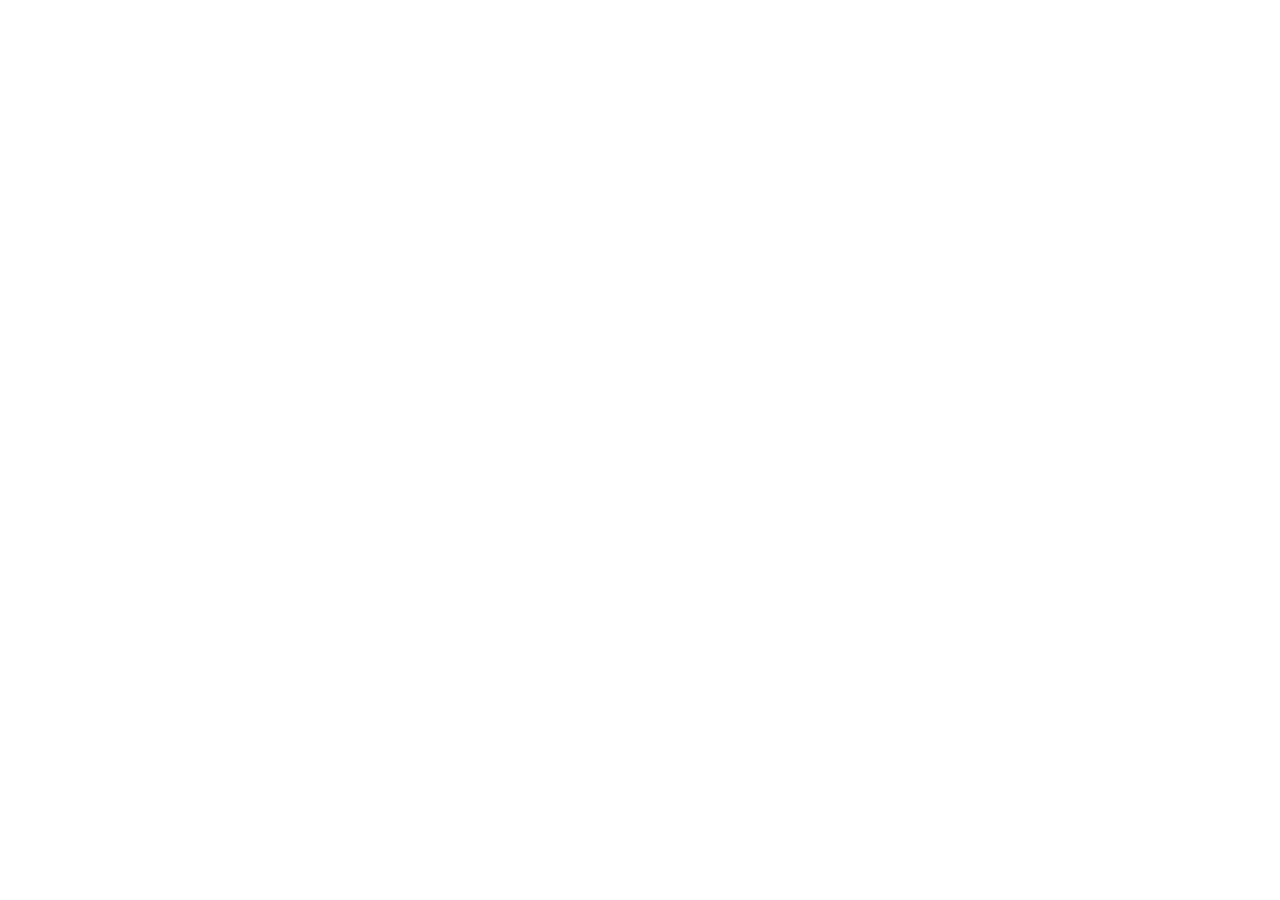
==== index.html @ 58573a09 "index.html" ====
<!DOCTYPE HTML>

<html>
<head>
    <title></title>
    <meta charset="utf-8"/>
    <meta name="viewport" content="width=device-width, initial-scale=1"/>
    <link rel="stylesheet" href="assets/css/main.css"/>
</head>
<body>

</body>
</html>
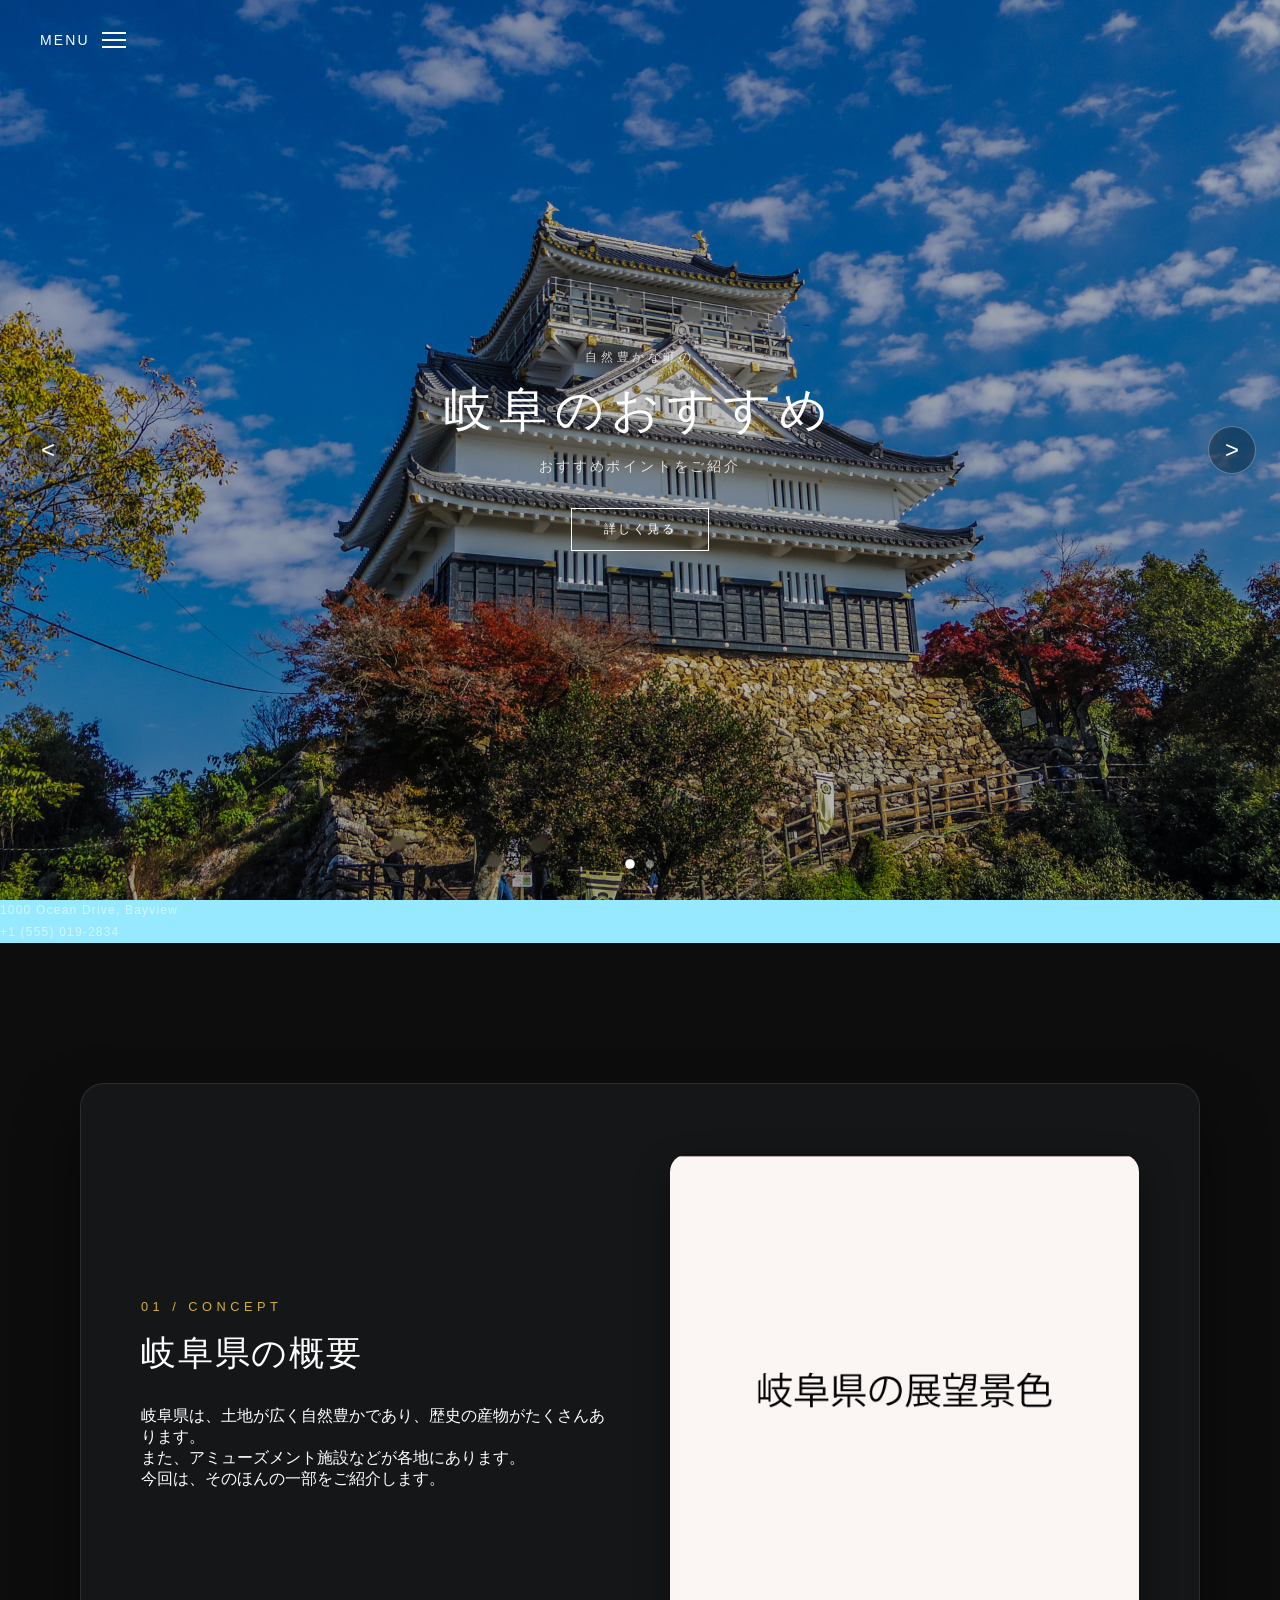
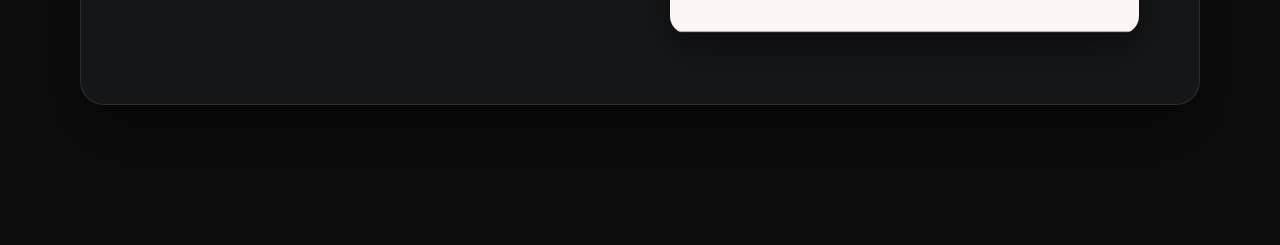
==== commit de46cbb1: "トップページにカルーセルとメニューを追加" ====
--- a/index.html
+++ b/index.html
@@ -1,13 +1,112 @@
-<!DOCTYPE HTML>
-
-<html>
+<!DOCTYPE html>
+<html lang="ja">
 <head>
-    <title></title>
-    <meta charset="utf-8"/>
-    <meta name="viewport" content="width=device-width, initial-scale=1"/>
-    <link rel="stylesheet" href="assets/css/main.css"/>
+  <meta charset="UTF-8">
+  <meta name="viewport" content="width=device-width, initial-scale=1.0">
+  <title>Gifuのおすすめ</title>
+  <link rel="stylesheet" href="style.css">
 </head>
 <body>
 
+  <!-- ヒーロー＆カルーセル -->
+  <section class="one">
+    <div class="carousel-container" id="carousel">
+      <!-- カルーセル画像がJavaScriptから自動挿入されます -->
+    </div>
+    
+    <!-- 背景オーバーレイ -->
+    <div class="hero-overlay"></div>
+
+    <!-- 画面固定UI: ハンバーガーボタン -->
+    <button class="menu-open-btn" id="menuOpenBtn" aria-label="Open Menu">
+      <span>MENU</span>
+      <div class="hamburger-icon">
+        <span></span>
+        <span></span>
+        <span></span>
+      </div>
+    </button>
+
+    <!-- カルーセル矢印ボタン -->
+    <button class="carousel-arrow left" id="prevBtn" aria-label="Previous Slide">&lt;</button>
+    <button class="carousel-arrow right" id="nextBtn" aria-label="Next Slide">&gt;</button>
+
+    <!-- ヒーローコンテンツ -->
+    <div class="hero-content">
+      <p class="hero-subtext">自然豊かな町の</p>
+      <h1 class="hero-title">岐阜のおすすめ</h1>
+      <p class="hero-description">おすすめポイントをご紹介</p>
+      <a href="#gallery" class="hero-btn">詳しく見る</a>
+    </div>
+
+    <!-- カルーセルドットインジケーター -->
+    <div class="carousel-dots" id="dotsContainer"></div>
+  </section>
+
+  <!-- ドロワーメニュー -->
+  <div class="drawer-overlay" id="drawer">
+    <!-- 閉じる（✕）ボタン -->
+    <button class="menu-close-btn" id="menuCloseBtn" aria-label="Close Menu">✕</button>
+
+    <!-- 7割の灰色コンテンツエリア -->
+    <div class="drawer-content">
+      <nav class="drawer-nav">
+        <div class="drawer-left">
+            <!-- サイト内移動グループ -->
+            <div class="nav-group">
+                <h3 class="nav-category-title">サイト内移動</h3>
+                <ul class="drawer-nav">
+                <li><a href="#first-view" class="scroll-link">one (TOP)</a></li>
+                <li><a href="#concept" class="scroll-link">two (CONCEPT)</a></li>
+                <li><a href="#works" class="scroll-link">three (WORKS)</a></li>
+                </ul>
+            </div>
+
+        <!-- サイト移動（別ページ遷移）グループ -->
+        <div class="nav-group">
+            <h3 class="nav-category-title">サイト移動</h3>
+            <ul class="drawer-nav">
+            <li><a href="page1.html">ページ名 1</a></li>
+            <li><a href="page2.html">ページ名 2</a></li>
+            <li><a href="page3.html">ページ名 3</a></li>
+            </ul>
+            </nav>
+    </div>
+    </div>
+
+      <div class="drawer-footer">
+        <p>1000 Ocean Drive, Bayview</p>
+        <p>+1 (555) 019-2834</p>
+      </div>
+    </div>
+
+    <!-- 3割の黒透明エリア（背景画像が透ける） -->
+    <div class="drawer-backdrop" id="drawerBackdrop"></div>
+  </div>
+
+  <section id="overview" class="section-concept">
+    <div class="concept-card">
+
+        <div class="concept-text-container">
+            <span class="section-tag">01 / CONCEPT</span>
+            <h2 class="concept-heading">岐阜県の概要</h2>
+            <p>岐阜県は、土地が広く自然豊かであり、歴史の産物がたくさんあります。</p>
+            <p>また、アミューズメント施設などが各地にあります。</p>
+            <p>今回は、そのほんの一部をご紹介します。</p>
+        </div>
+
+        <!-- 写真 -->
+        <div class="concept-image-container">
+            <img src="images/kari.png" alt="展望景色">
+        </div>
+
+    </div>
+  </section>
+
+  
+   
+  
+
+  <script src="script.js"></script>
 </body>
-</html>
+</html>
--- a/style.css
+++ b/style.css
@@ -0,0 +1,395 @@
+/* 基本リセット */
+* {
+  margin: 0;
+  padding: 0;
+  box-sizing: border-box;
+}
+
+body {
+  font-family: 'Helvetica Neue', Arial, sans-serif;
+  color: #ffffff;
+  background-color: #97e9ff;
+  overflow-x: hidden;
+}
+
+/* ヒーローセクション */
+.one {
+  position: relative;
+  width: 100vw;
+  height: 100vh;
+  overflow: hidden;
+  display: flex;
+  align-items: center;
+  justify-content: center;
+}
+
+/* カルーセル */
+.carousel-container {
+  position: absolute;
+  top: 0;
+  left: 0;
+  width: 100%;
+  height: 100%;
+}
+
+.carousel-slide {
+  position: absolute;
+  top: 0;
+  left: 0;
+  width: 100%;
+  height: 100%;
+  opacity: 0;
+  transition: opacity 1s ease-in-out;
+  background-size: cover;
+  background-position: center;
+}
+
+.carousel-slide.active {
+  opacity: 1;
+}
+
+/* 画面の暗がりオーバーレイ */
+.hero-overlay {
+  position: absolute;
+  top: 0;
+  left: 0;
+  width: 100%;
+  height: 100%;
+  background: rgba(0, 0, 0, 0.25);
+  pointer-events: none;
+}
+
+/* ハンバーガーボタン */
+.menu-open-btn {
+  position: fixed;
+  top: 32px;
+  left: 40px;
+  z-index: 30;
+  display: flex;
+  align-items: center;
+  gap: 12px;
+  background: none;
+  border: none;
+  color: #ffffff;
+  font-size: 14px;
+  letter-spacing: 0.15em;
+  cursor: pointer;
+}
+
+.hamburger-icon {
+  display: flex;
+  flex-direction: column;
+  gap: 5px;
+  width: 24px;
+}
+
+.hamburger-icon span {
+  display: block;
+  height: 2px;
+  width: 100%;
+  background-color: #ffffff;
+}
+
+/* カルーセル矢印ボタン */
+.carousel-arrow {
+  position: absolute;
+  top: 50%;
+  transform: translateY(-50%);
+  z-index: 20;
+  background: rgba(0, 0, 0, 0.3);
+  color: #ffffff;
+  border: 1px solid rgba(255, 255, 255, 0.3);
+  font-size: 24px;
+  width: 48px;
+  height: 48px;
+  border-radius: 50%;
+  cursor: pointer;
+  transition: background 0.3s;
+}
+
+.carousel-arrow:hover {
+  background: rgba(0, 0, 0, 0.6);
+}
+
+.carousel-arrow.left { left: 24px; }
+.carousel-arrow.right { right: 24px; }
+
+/* ヒーローコンテンツ */
+.hero-content {
+  position: relative;
+  z-index: 20;
+  text-align: center;
+  padding: 0 20px;
+}
+
+.hero-subtext {
+  font-size: 12px;
+  letter-spacing: 0.3em;
+  margin-bottom: 12px;
+  opacity: 0.8;
+}
+
+.hero-title {
+  font-size: 48px;
+  font-weight: 300;
+  letter-spacing: 0.15em;
+  margin-bottom: 16px;
+}
+
+.hero-description {
+  font-size: 14px;
+  letter-spacing: 0.2em;
+  margin-bottom: 32px;
+  opacity: 0.8;
+}
+
+.hero-btn {
+  display: inline-block;
+  padding: 12px 32px;
+  border: 1px solid #ffffff;
+  color: #ffffff;
+  text-decoration: none;
+  font-size: 12px;
+  letter-spacing: 0.2em;
+  transition: all 0.3s;
+}
+
+.hero-btn:hover {
+  background-color: #ffffff;
+  color: #111111;
+}
+
+/* インジケータードット */
+.carousel-dots {
+  position: absolute;
+  bottom: 32px;
+  z-index: 20;
+  display: flex;
+  gap: 12px;
+}
+
+.dot {
+  width: 8px;
+  height: 8px;
+  border-radius: 50%;
+  background: rgba(255, 255, 255, 0.4);
+  cursor: pointer;
+}
+
+.dot.active {
+  background: #ffffff;
+  transform: scale(1.2);
+}
+
+/* ドロワーメニュー */
+.drawer-overlay {
+  position: fixed;
+  top: 0;
+  left: 0;
+  width: 100vw;
+  height: 100vh;
+  z-index: 50;
+  display: flex;
+  transform: translateX(-100%);
+  transition: transform 0.4s cubic-bezier(0.16, 1, 0.3, 1);
+}
+
+.drawer-overlay.open {
+  transform: translateX(0);
+}
+
+/* ✕ボタン（画面左上の元の位置） */
+.menu-close-btn {
+  position: absolute;
+  top: 32px;
+  left: 40px;
+  z-index: 60;
+  background: none;
+  border: none;
+  color: #ffffff;
+  font-size: 24px;
+  cursor: pointer;
+}
+
+/* 7割の灰色コンテンツエリア */
+.drawer-content {
+  width: 70%;
+  height: 100%;
+  background-color: #4a5568; 
+  padding: 120px 60px 60px;
+  display: flex;
+  flex-direction: column;
+  justify-content: space-between;
+}
+
+.drawer-nav ul {
+  list-style: none;
+}
+
+.drawer-nav li {
+  margin-bottom: 24px;
+}
+
+.drawer-nav a {
+  color: #ffffff;
+  text-decoration: none;
+  font-size: 20px;
+  letter-spacing: 0.15em;
+  opacity: 0.8;
+  transition: opacity 0.3s;
+}
+
+.drawer-nav a:hover {
+  opacity: 1;
+}
+
+.drawer-footer {
+  font-size: 12px;
+  letter-spacing: 0.1em;
+  opacity: 0.6;
+  line-height: 1.8;
+}
+
+ .nav-group {
+  margin-bottom: 40px;
+}
+
+.nav-group:last-child {
+  margin-bottom: 0;
+}
+
+/* カテゴリ見出し（「サイト内移動」「サイト移動」） */
+/* .nav-category-title {
+  font-size: 0.95rem;
+  letter-spacing: 0.2em;
+  color: #d4af37; 
+  font-weight: 400;
+  margin-bottom: 16px;
+  padding-bottom: 6px;
+  border-bottom: 1px solid rgba(255, 255, 255, 0.15);
+  display: inline-block;
+} */
+
+/* ナビゲーションリンク */
+/* .drawer-nav {
+  list-style: none;
+}
+
+.drawer-nav li {
+  margin-bottom: 12px;
+}
+
+.drawer-nav a {
+  color: #e5e5e5;
+  text-decoration: none;
+  font-size: 1.25rem;
+  font-weight: 300;
+  letter-spacing: 0.12em;
+  display: inline-block;
+  transition: all 0.3s ease;
+  position: relative;
+}
+
+.drawer-nav a:hover {
+  color: #ffffff;
+  transform: translateX(8px);
+} */
+
+/* 3割の黒透明エリア（透明度30%） */
+.drawer-backdrop {
+  width: 30%;
+  height: 100%;
+  background-color: rgba(0, 0, 0, 0.3); /* 黒透明30% */
+  cursor: pointer;
+}
+
+.section {
+  width: 100%;
+  min-height: 100vh; /* 各セクションも画面いっぱいの高さにする場合 */
+  padding: 100px 40px;
+  background-color: #1a1a1a; /* ヒーロー画像の下に続く背景色 */
+  color: #ffffff;
+}
+
+/* ==========================================================================
+   SECTION 2: CONCEPT (IMAGE RIGHT, TEXT LEFT INSIDE ENCLOSED CARD)
+   ========================================================================== */
+.section-concept {
+  padding: 140px 80px;
+  background-color: #0d0d0d;
+  display: flex;
+  justify-content: center;
+  align-items: center;
+}
+
+/* 外枠のカードフレーム（スケッチの全体枠） */
+.concept-card {
+  width: 100%;
+  max-width: 1200px;
+  background: #141618;
+  border: 1px solid rgba(255, 255, 255, 0.1);
+  border-radius: 24px;
+  padding: 70px 60px;
+  display: grid;
+  grid-template-columns: 1fr 1fr; /* 左:文章 / 右:画像 の2列指定 */
+  gap: 60px;
+  align-items: center;
+  box-shadow: 0 30px 60px rgba(0, 0, 0, 0.5);
+  transition: border-color 0.4s ease;
+}
+
+.concept-card:hover {
+  border-color: rgba(212, 175, 55, 0.3);
+}
+
+/* 左側: 説明文コンテナ */
+.concept-text-container {
+  display: flex;
+  flex-direction: column;
+  justify-content: center;
+}
+
+.section-tag {
+  font-size: 0.8rem;
+  letter-spacing: 0.35em;
+  color: #d4af37;
+  text-transform: uppercase;
+  margin-bottom: 16px;
+}
+
+.concept-heading {
+  font-size: 2.2rem;
+  font-weight: 300;
+  letter-spacing: 0.05em;
+  color: #ffffff;
+  margin-bottom: 30px;
+  line-height: 1.3;
+}
+
+.concept-description {
+  font-size: 0.95rem;
+  color: #a0a0a0;
+  line-height: 1.9;
+  font-weight: 300;
+}
+
+/* 右側: 画像コンテナ（角丸仕様） */
+.concept-image-container {
+  position: relative;
+  width: 100%;
+  height: 480px;
+  border-radius: 18px;
+  overflow: hidden;
+  box-shadow: 0 15px 35px rgba(0, 0, 0, 0.4);
+}
+
+.concept-image-container img {
+  width: 100%;
+  height: 100%;
+  object-fit: cover;
+  transition: transform 0.8s cubic-bezier(0.16, 1, 0.3, 1);
+}
+
+.concept-card:hover .concept-image-container img {
+  transform: scale(1.04);
+}
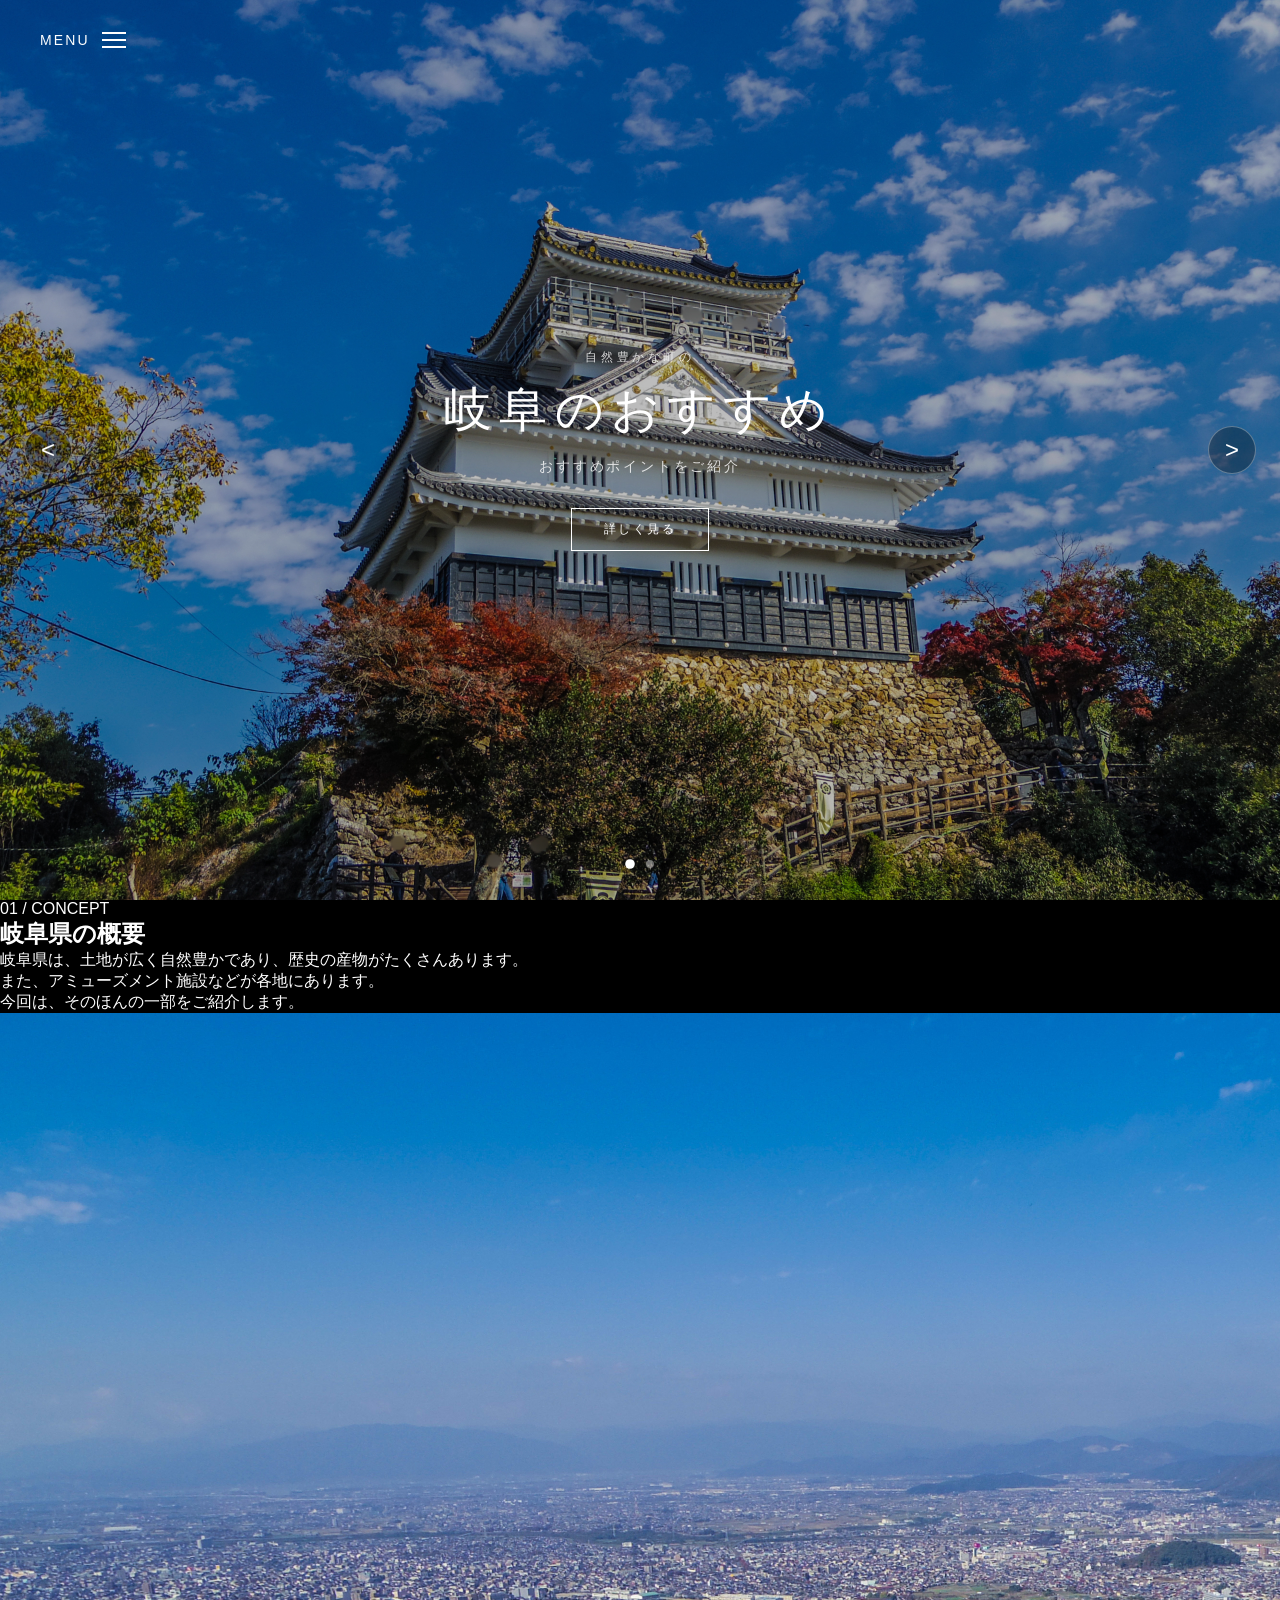
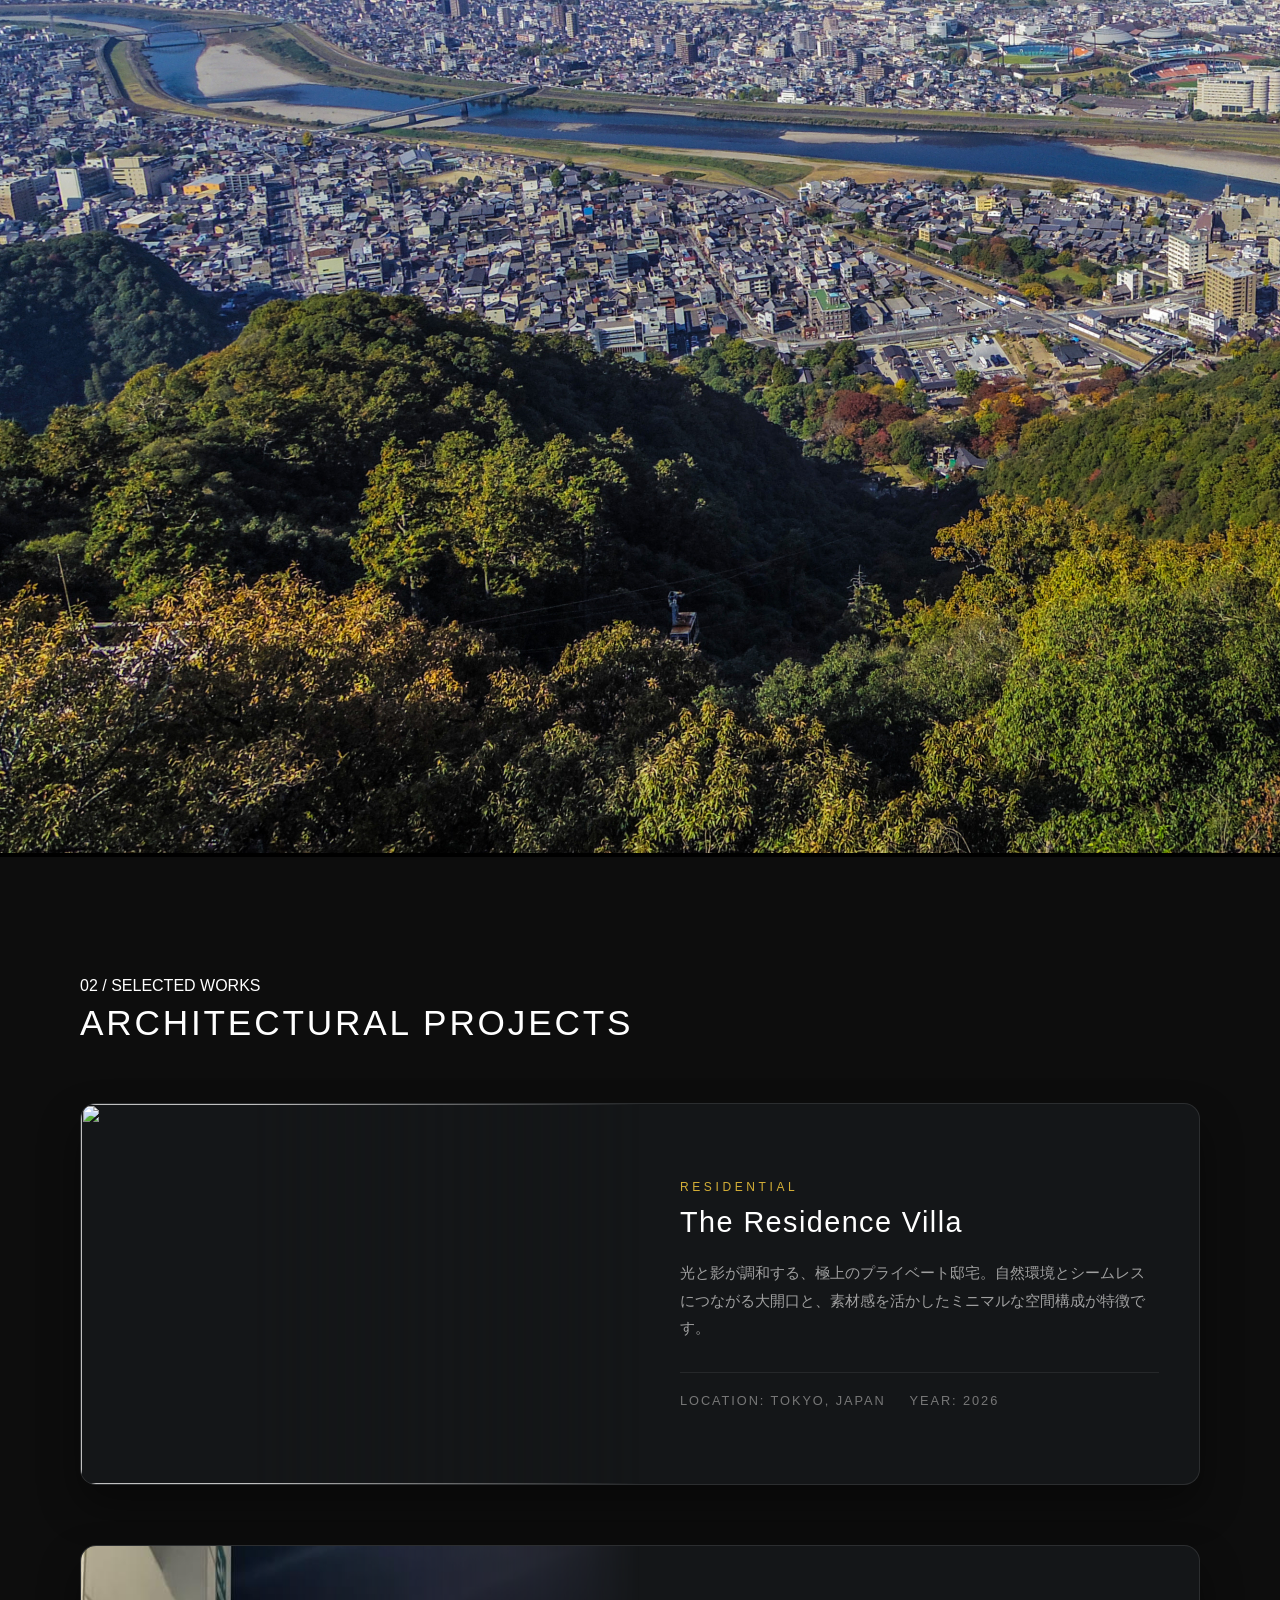
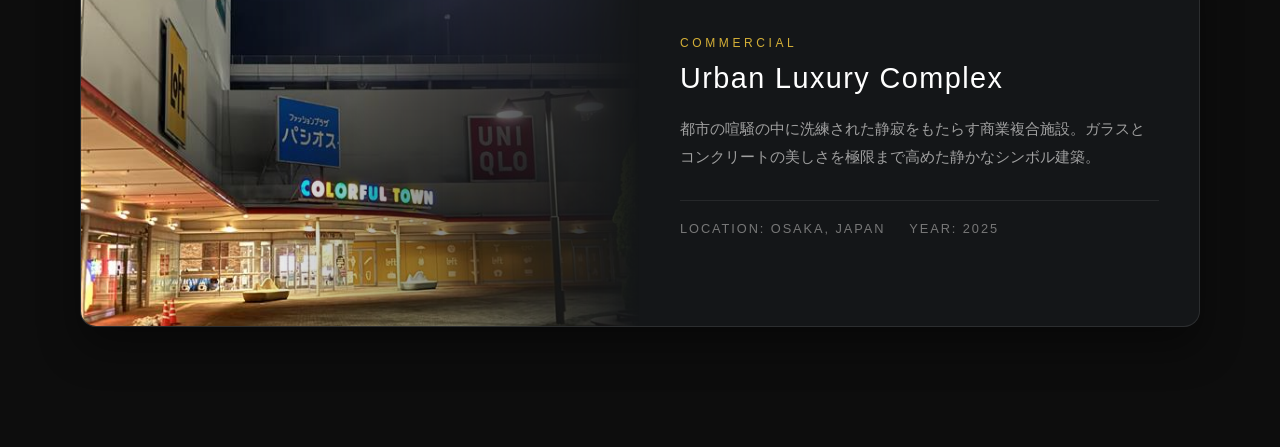
==== commit fee3d052: "cssの共通部分を追加した" ====
--- a/index.html
+++ b/index.html
@@ -4,12 +4,14 @@
   <meta charset="UTF-8">
   <meta name="viewport" content="width=device-width, initial-scale=1.0">
   <title>Gifuのおすすめ</title>
-  <link rel="stylesheet" href="style.css">
+  <!-- 共通CSS -->
+  <link rel="stylesheet" href="css/style.css">
+  <link rel="stylesheet" href="css/home.css">
 </head>
 <body>
 
   <!-- ヒーロー＆カルーセル -->
-  <section class="one">
+  <section class="one" id="one">
     <div class="carousel-container" id="carousel">
       <!-- カルーセル画像がJavaScriptから自動挿入されます -->
     </div>
@@ -44,47 +46,48 @@
   </section>
 
   <!-- ドロワーメニュー -->
-  <div class="drawer-overlay" id="drawer">
-    <!-- 閉じる（✕）ボタン -->
-    <button class="menu-close-btn" id="menuCloseBtn" aria-label="Close Menu">✕</button>
+<div class="drawer-overlay" id="drawer">
+  <!-- 閉じる（✕）ボタン -->
+  <button class="menu-close-btn" id="menuCloseBtn" aria-label="Close Menu">✕</button>
 
-    <!-- 7割の灰色コンテンツエリア -->
-    <div class="drawer-content">
-      <nav class="drawer-nav">
-        <div class="drawer-left">
-            <!-- サイト内移動グループ -->
-            <div class="nav-group">
-                <h3 class="nav-category-title">サイト内移動</h3>
-                <ul class="drawer-nav">
-                <li><a href="#first-view" class="scroll-link">one (TOP)</a></li>
-                <li><a href="#concept" class="scroll-link">two (CONCEPT)</a></li>
-                <li><a href="#works" class="scroll-link">three (WORKS)</a></li>
-                </ul>
-            </div>
+  <!-- 左側：3割の灰色コンテンツエリア -->
+  <div class="drawer-left">
+    <nav class="drawer-nav">
+      <!-- サイト内移動グループ -->
+      <div class="nav-group">
+        <h3 class="nav-category-title">サイト内移動</h3>
+        <ul>
+          <li><a href="#one" class="scroll-link">TOP</a></li>
+          <li><a href="#two" class="scroll-link">CONCEPT</a></li>
+          <li><a href="#three" class="scroll-link">WORKS</a></li>
+        </ul>
+      </div>
 
-        <!-- サイト移動（別ページ遷移）グループ -->
-        <div class="nav-group">
-            <h3 class="nav-category-title">サイト移動</h3>
-            <ul class="drawer-nav">
-            <li><a href="page1.html">ページ名 1</a></li>
-            <li><a href="page2.html">ページ名 2</a></li>
-            <li><a href="page3.html">ページ名 3</a></li>
-            </ul>
-            </nav>
+      <!-- サイト移動（別ページ遷移）グループ -->
+      <div class="nav-group">
+        <h3 class="nav-category-title">サイト移動</h3>
+        <ul>
+          <li><a href="spot-a.html">ページ名 1</a></li>
+          <li><a href="spot-b.html">ページ名 2</a></li>
+        </ul>
+      </div>
+    </nav>
+
+    <!-- ドロワー下部フッター -->
+    <div class="drawer-footer">
+      <p>© 2026 Group work. All Rights Reserved.</p>
     </div>
-    </div>
+  </div>
 
-      <div class="drawer-footer">
-        <p>1000 Ocean Drive, Bayview</p>
-        <p>+1 (555) 019-2834</p>
-      </div>
-    </div>
+  <!-- 右側：7割の黒透明エリア（背景画像が透ける） -->
+  <div class="drawer-right" id="drawerBackdrop"></div>
+  </div>
 
     <!-- 3割の黒透明エリア（背景画像が透ける） -->
     <div class="drawer-backdrop" id="drawerBackdrop"></div>
-  </div>
+    </div>
 
-  <section id="overview" class="section-concept">
+  <section id="two" class="section-concept">
     <div class="concept-card">
 
         <div class="concept-text-container">
@@ -97,16 +100,63 @@
 
         <!-- 写真 -->
         <div class="concept-image-container">
-            <img src="images/kari.png" alt="展望景色">
+            <img src="images/Townscape.jpg" alt="展望景色">
         </div>
-
     </div>
   </section>
 
-  
+  <!-- SECTION 3: SELECTED WORKS -->
+  <section class="section-works" id="three">
+    <div class="works-header">
+      <span class="section-tag">02 / SELECTED WORKS</span>
+      <h2 class="works-title">ARCHITECTURAL PROJECTS</h2>
+    </div>
+
+    <div class="works-grid">
+      <!-- 作品カード 1 -->
+      <div class="work-card">
+        <!-- 左側：グラデーションフェード付き画像 -->
+        <div class="work-image-wrapper">
+          <img src="images/">
+        </div>
+        <!-- 右側：説明文 -->
+        <div class="work-info">
+          <span class="work-category">RESIDENTIAL</span>
+          <h3 class="work-item-title">The Residence Villa</h3>
+          <p class="work-description">
+            光と影が調和する、極上のプライベート邸宅。自然環境とシームレスにつながる大開口と、素材感を活かしたミニマルな空間構成が特徴です。
+          </p>
+          <div class="work-meta">
+            <span>LOCATION: TOKYO, JAPAN</span>
+            <span>YEAR: 2026</span>
+          </div>
+        </div>
+      </div>
+
+      <!-- 作品カード 2 -->
+      <div class="work-card">
+        <!-- 左側：グラデーションフェード付き画像 -->
+        <div class="work-image-wrapper">
+          <img src="images/Colorful.jpg" alt="カラフルタウン">
+        </div>
+        <!-- 右側：説明文 -->
+        <div class="work-info">
+          <span class="work-category">COMMERCIAL</span>
+          <h3 class="work-item-title">Urban Luxury Complex</h3>
+          <p class="work-description">
+            都市の喧騒の中に洗練された静寂をもたらす商業複合施設。ガラスとコンクリートの美しさを極限まで高めた静かなシンボル建築。
+          </p>
+          <div class="work-meta">
+            <span>LOCATION: OSAKA, JAPAN</span>
+            <span>YEAR: 2025</span>
+          </div>
+        </div>
+      </div>
+    </div>
+  </section>
    
   
 
-  <script src="script.js"></script>
+  <script src="js/script.js"></script>
 </body>
 </html>
--- a/css/style.css
+++ b/css/style.css
@@ -0,0 +1,189 @@
+/* ==========================================================================
+   BASIC RESET & BASE STYLES
+   ========================================================================== */
+* {
+  margin: 0;
+  padding: 0;
+  box-sizing: border-box;
+}
+
+body {
+  font-family: 'Helvetica Neue', Arial, sans-serif;
+  color: #ffffff;
+  background-color: #000000;
+  overflow-x: hidden;
+}
+
+/* ==========================================================================
+   HAMBURGER MENU TRIGGER BUTTON
+   ========================================================================== */
+.menu-open-btn {
+  position: fixed;
+  top: 32px;
+  left: 40px;
+  z-index: 30;
+  display: flex;
+  align-items: center;
+  gap: 12px;
+  background: none;
+  border: none;
+  color: #ffffff;
+  font-size: 14px;
+  letter-spacing: 0.15em;
+  cursor: pointer;
+}
+
+.hamburger-icon {
+  display: flex;
+  flex-direction: column;
+  gap: 5px;
+  width: 24px;
+}
+
+.hamburger-icon span {
+  display: block;
+  height: 2px;
+  width: 100%;
+  background-color: #ffffff;
+}
+
+/* ==========================================================================
+   DRAWER MENU (30% Menu / 70% Opaque Overlay)
+   ========================================================================== */
+
+/* ドロワー全体コンテナ */
+.drawer-overlay {
+  position: fixed;
+  top: 0;
+  left: 0;
+  width: 100vw;
+  height: 100vh;
+  z-index: 999;
+  display: flex;
+  visibility: hidden;
+  opacity: 0;
+  pointer-events: none;
+  transition: visibility 0s 0.6s, opacity 0.6s ease;
+}
+
+.drawer-overlay.open {
+  visibility: visible;
+  opacity: 1;
+  pointer-events: auto;
+  transition: opacity 0.6s ease;
+}
+
+/* 左側：メニュー表示領域（画面の3割・灰色背景） */
+.drawer-left {
+  width: 30%;
+  height: 100%;
+  background-color: #2D3033; /* 落ち着いた灰色 */
+  padding: 120px 5% 60px;
+  display: flex;
+  flex-direction: column;
+  justify-content: space-between;
+  transform: translateX(-100%);
+  transition: transform 0.6s cubic-bezier(0.77, 0, 0.175, 1);
+}
+
+/* 右側：黒透明度30%領域（画面の7割・背景透け） */
+.drawer-right {
+  width: 70%;
+  height: 100%;
+  background-color: rgba(0, 0, 0, 0.3); /* 透明度30%の黒 */
+  backdrop-filter: blur(4px);
+  cursor: pointer;
+  transform: translateX(-100%);
+  transition: transform 0.6s cubic-bezier(0.77, 0, 0.175, 1) 0.08s;
+}
+
+/* ドロワーが開いた際のスライドイン */
+.drawer-overlay.open .drawer-left,
+.drawer-overlay.open .drawer-right {
+  transform: translateX(0);
+}
+
+/* ✕ボタン（画面左上の元の位置に固定） */
+.menu-close-btn {
+  position: absolute;
+  top: 32px;
+  left: 40px;
+  z-index: 1001;
+  background: none;
+  border: none;
+  color: #ffffff;
+  font-size: 24px;
+  cursor: pointer;
+  transition: transform 0.3s ease;
+}
+
+.menu-close-btn:hover {
+  transform: scale(1.1);
+}
+
+/* メニュー内のグループ・見出し */
+.nav-group {
+  margin-bottom: 32px;
+}
+
+.nav-group:last-child {
+  margin-bottom: 0;
+}
+
+/* カテゴリ見出し（「サイト内移動」「サイト移動」） */
+.nav-category-title {
+  font-size: 0.9rem;
+  letter-spacing: 0.2em;
+  color: #d4af37; /* ゴールドアクセント */
+  font-weight: 400;
+  margin-bottom: 12px;
+  padding-bottom: 4px;
+  border-bottom: 1px solid rgba(255, 255, 255, 0.15);
+  display: inline-block;
+}
+
+/* ナビゲーションリスト＆リンク */
+.drawer-nav ul {
+  list-style: none;
+}
+
+.drawer-nav li {
+  margin-bottom: 12px;
+}
+
+.drawer-nav a {
+  color: #e5e5e5;
+  text-decoration: none;
+  font-size: 1.15rem;
+  font-weight: 300;
+  letter-spacing: 0.12em;
+  display: inline-block;
+  opacity: 0.85;
+  transition: all 0.3s ease;
+}
+
+.drawer-nav a:hover {
+  opacity: 1;
+  color: #ffffff;
+  transform: translateX(6px);
+}
+
+/* ドロワー最下部のフッター情報 */
+.drawer-footer {
+  font-size: 12px;
+  letter-spacing: 0.1em;
+  opacity: 0.6;
+  line-height: 1.8;
+  color: #ffffff;
+}
+
+/* ==========================================================================
+   SECTIONS
+   ========================================================================== */
+.section {
+  width: 100%;
+  min-height: 100vh;
+  padding: 100px 40px;
+  background-color: #1a1a1a;
+  color: #ffffff;
+}
--- a/css/home.css
+++ b/css/home.css
@@ -0,0 +1,293 @@
+/* ヒーローセクション */
+.one {
+  position: relative;
+  width: 100vw;
+  height: 100vh;
+  overflow: hidden;
+  display: flex;
+  align-items: center;
+  justify-content: center;
+}
+
+/* カルーセル */
+.carousel-container {
+  position: absolute;
+  top: 0;
+  left: 0;
+  width: 100%;
+  height: 100%;
+}
+
+.carousel-slide {
+  position: absolute;
+  top: 0;
+  left: 0;
+  width: 100%;
+  height: 100%;
+  opacity: 0;
+  transition: opacity 1s ease-in-out;
+  background-size: cover;
+  background-position: center;
+}
+
+.carousel-slide.active {
+  opacity: 1;
+}
+
+/* 画面の暗がりオーバーレイ */
+.hero-overlay {
+  position: absolute;
+  top: 0;
+  left: 0;
+  width: 100%;
+  height: 100%;
+  background: rgba(0, 0, 0, 0.25);
+  pointer-events: none;
+}
+
+/* ハンバーガーボタン */
+.menu-open-btn {
+  position: fixed;
+  top: 32px;
+  left: 40px;
+  z-index: 30;
+  display: flex;
+  align-items: center;
+  gap: 12px;
+  background: none;
+  border: none;
+  color: #ffffff;
+  font-size: 14px;
+  letter-spacing: 0.15em;
+  cursor: pointer;
+}
+
+.hamburger-icon {
+  display: flex;
+  flex-direction: column;
+  gap: 5px;
+  width: 24px;
+}
+
+.hamburger-icon span {
+  display: block;
+  height: 2px;
+  width: 100%;
+  background-color: #ffffff;
+}
+
+/* カルーセル矢印ボタン */
+.carousel-arrow {
+  position: absolute;
+  top: 50%;
+  transform: translateY(-50%);
+  z-index: 20;
+  background: rgba(0, 0, 0, 0.3);
+  color: #ffffff;
+  border: 1px solid rgba(255, 255, 255, 0.3);
+  font-size: 24px;
+  width: 48px;
+  height: 48px;
+  border-radius: 50%;
+  cursor: pointer;
+  transition: background 0.3s;
+}
+
+.carousel-arrow:hover {
+  background: rgba(0, 0, 0, 0.6);
+}
+
+.carousel-arrow.left { left: 24px; }
+.carousel-arrow.right { right: 24px; }
+
+/* ヒーローコンテンツ */
+.hero-content {
+  position: relative;
+  z-index: 20;
+  text-align: center;
+  padding: 0 20px;
+}
+
+.hero-subtext {
+  font-size: 12px;
+  letter-spacing: 0.3em;
+  margin-bottom: 12px;
+  opacity: 0.8;
+}
+
+.hero-title {
+  font-size: 48px;
+  font-weight: 300;
+  letter-spacing: 0.15em;
+  margin-bottom: 16px;
+}
+
+.hero-description {
+  font-size: 14px;
+  letter-spacing: 0.2em;
+  margin-bottom: 32px;
+  opacity: 0.8;
+}
+
+.hero-btn {
+  display: inline-block;
+  padding: 12px 32px;
+  border: 1px solid #ffffff;
+  color: #ffffff;
+  text-decoration: none;
+  font-size: 12px;
+  letter-spacing: 0.2em;
+  transition: all 0.3s;
+}
+
+.hero-btn:hover {
+  background-color: #ffffff;
+  color: #111111;
+}
+
+/* インジケータードット */
+.carousel-dots {
+  position: absolute;
+  bottom: 32px;
+  z-index: 20;
+  display: flex;
+  gap: 12px;
+}
+
+.dot {
+  width: 8px;
+  height: 8px;
+  border-radius: 50%;
+  background: rgba(255, 255, 255, 0.4);
+  cursor: pointer;
+}
+
+.dot.active {
+  background: #ffffff;
+  transform: scale(1.2);
+}
+/* ==========================================================================
+   SECTION 3: SELECTED WORKS (LEFT: FADED IMAGE / RIGHT: TEXT)
+   ========================================================================== */
+.section-works {
+  padding: 120px 80px;
+  background-color: #0d0d0d;
+}
+
+.works-header {
+  max-width: 1200px;
+  margin: 0 auto 60px;
+}
+
+.works-title {
+  font-size: 2.2rem;
+  font-weight: 300;
+  letter-spacing: 0.08em;
+  margin-top: 8px;
+  color: #ffffff;
+}
+
+.works-grid {
+  max-width: 1200px;
+  margin: 0 auto;
+  display: flex;
+  flex-direction: column;
+  gap: 60px;
+}
+
+/* 作品カード本体（外枠枠線付き） */
+.work-card {
+  display: grid;
+  grid-template-columns: 1fr 1fr; /* 左:画像 1 : 右:説明文 1 */
+  background: #141618;
+  border: 1px solid rgba(255, 255, 255, 0.1);
+  border-radius: 16px;
+  overflow: hidden;
+  box-shadow: 0 20px 40px rgba(0, 0, 0, 0.4);
+  transition: transform 0.4s ease, border-color 0.4s ease;
+}
+
+.work-card:hover {
+  border-color: rgba(212, 175, 55, 0.3);
+  transform: translateY(-4px);
+}
+
+/* 【重要】左側画像：右に向かって薄くなる（マスク処理） */
+.work-image-wrapper {
+  position: relative;
+  width: 100%;
+  height: 380px;
+  background-color: #141618;
+  overflow: hidden;
+
+  /* 左から右にかけて透明度を下げるグラデーションマスク */
+  -webkit-mask-image: linear-gradient(to right, rgba(0,0,0,1) 30%, rgba(0,0,0,0) 100%);
+  mask-image: linear-gradient(to right, rgba(0,0,0,1) 30%, rgba(0,0,0,0) 100%);
+}
+
+.work-image-wrapper img {
+  width: 100%;
+  height: 100%;
+  object-fit: cover;
+  transition: transform 0.8s cubic-bezier(0.16, 1, 0.3, 1);
+}
+
+.work-card:hover .work-image-wrapper img {
+  transform: scale(1.05);
+}
+
+/* 右側：説明文テキスト領域 */
+.work-info {
+  padding: 50px 40px;
+  display: flex;
+  flex-direction: column;
+  justify-content: center;
+}
+
+.work-category {
+  font-size: 0.75rem;
+  letter-spacing: 0.3em;
+  color: #d4af37;
+  text-transform: uppercase;
+  margin-bottom: 12px;
+}
+
+.work-item-title {
+  font-size: 1.8rem;
+  font-weight: 300;
+  letter-spacing: 0.05em;
+  color: #ffffff;
+  margin-bottom: 20px;
+}
+
+.work-description {
+  font-size: 0.95rem;
+  color: #a0a0a0;
+  line-height: 1.8;
+  font-weight: 300;
+  margin-bottom: 30px;
+}
+
+.work-meta {
+  display: flex;
+  gap: 24px;
+  font-size: 0.8rem;
+  letter-spacing: 0.15em;
+  color: #777777;
+  border-top: 1px solid rgba(255, 255, 255, 0.08);
+  padding-top: 20px;
+}
+
+/* レスポンシブ対応（スマホ表示時） */
+@media (max-width: 902px) {
+  .work-card {
+    grid-template-columns: 1fr;
+  }
+  
+  .work-image-wrapper {
+    height: 260px;
+    /* スマホ表示時は上から下へのグラデーションに変更 */
+    -webkit-mask-image: linear-gradient(to bottom, rgba(0,0,0,1) 40%, rgba(0,0,0,0) 100%);
+    mask-image: linear-gradient(to bottom, rgba(0,0,0,1) 40%, rgba(0,0,0,0) 100%);
+  }
+}
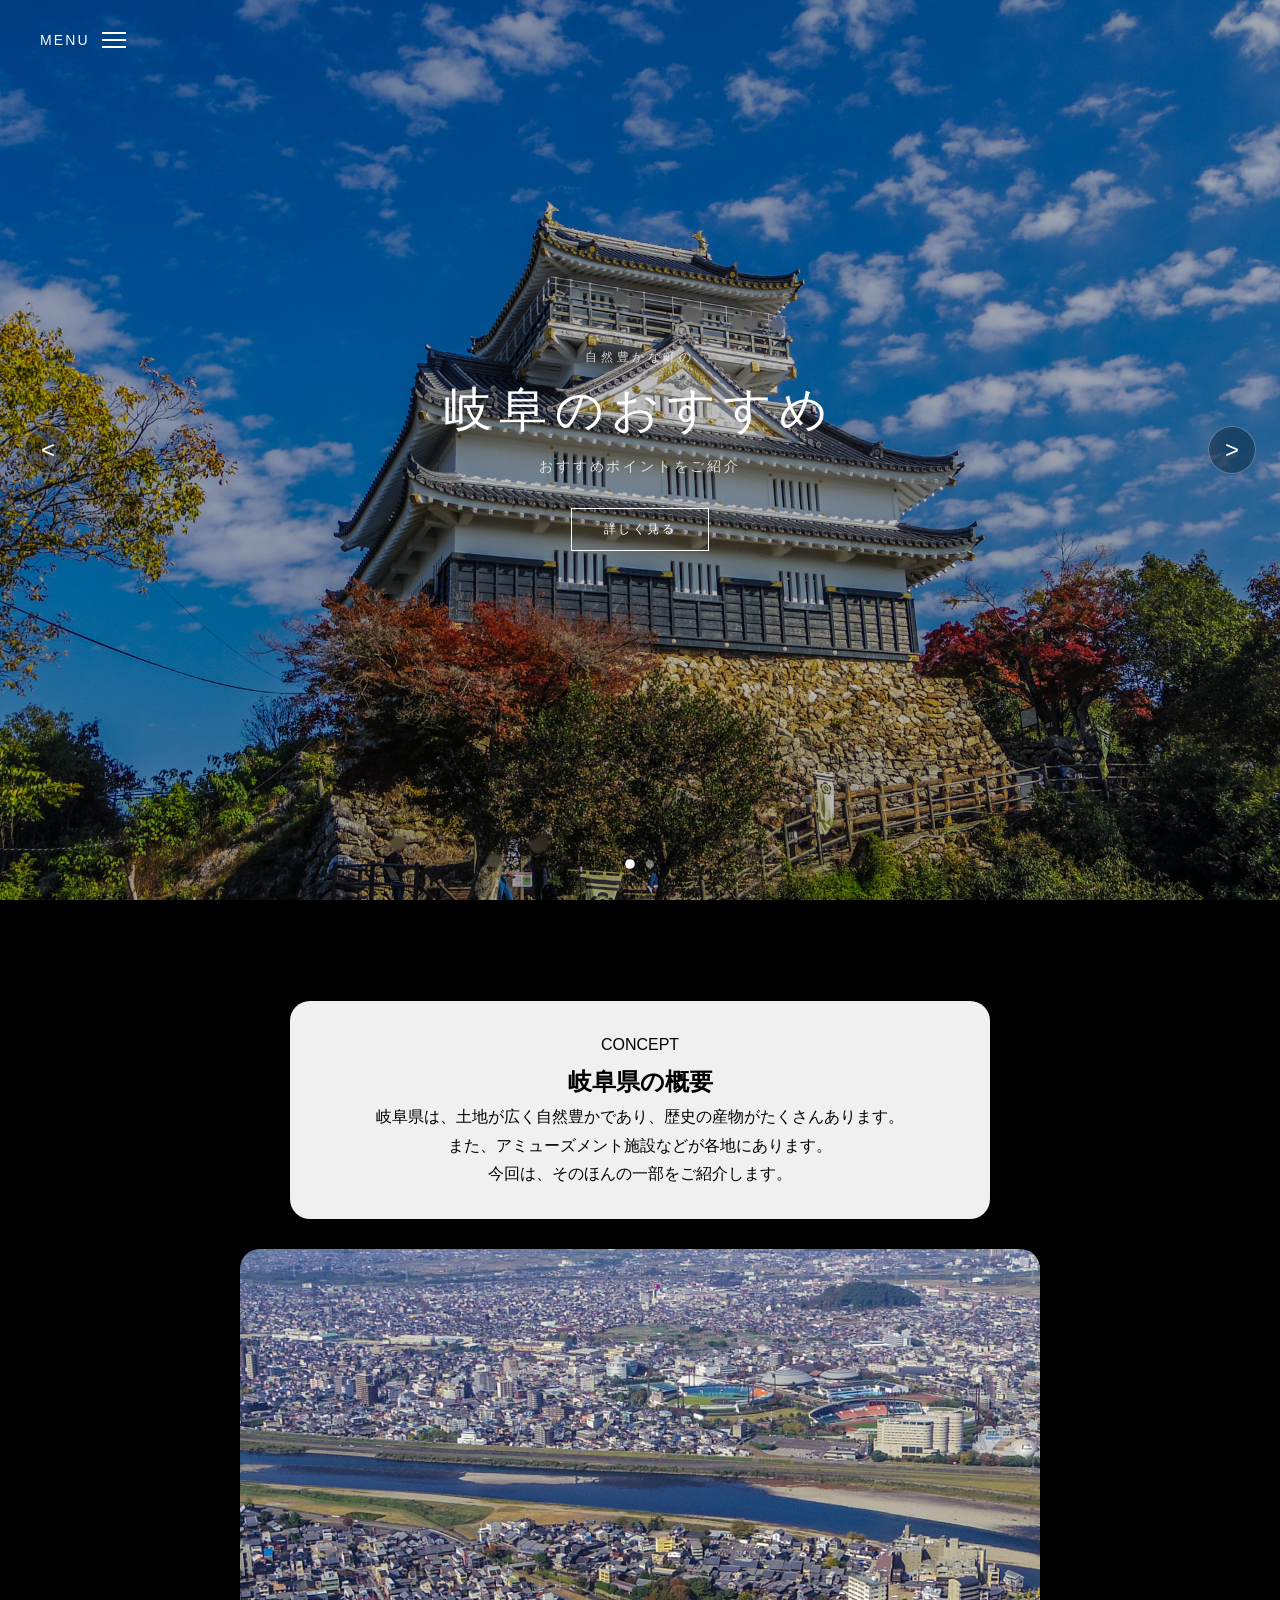
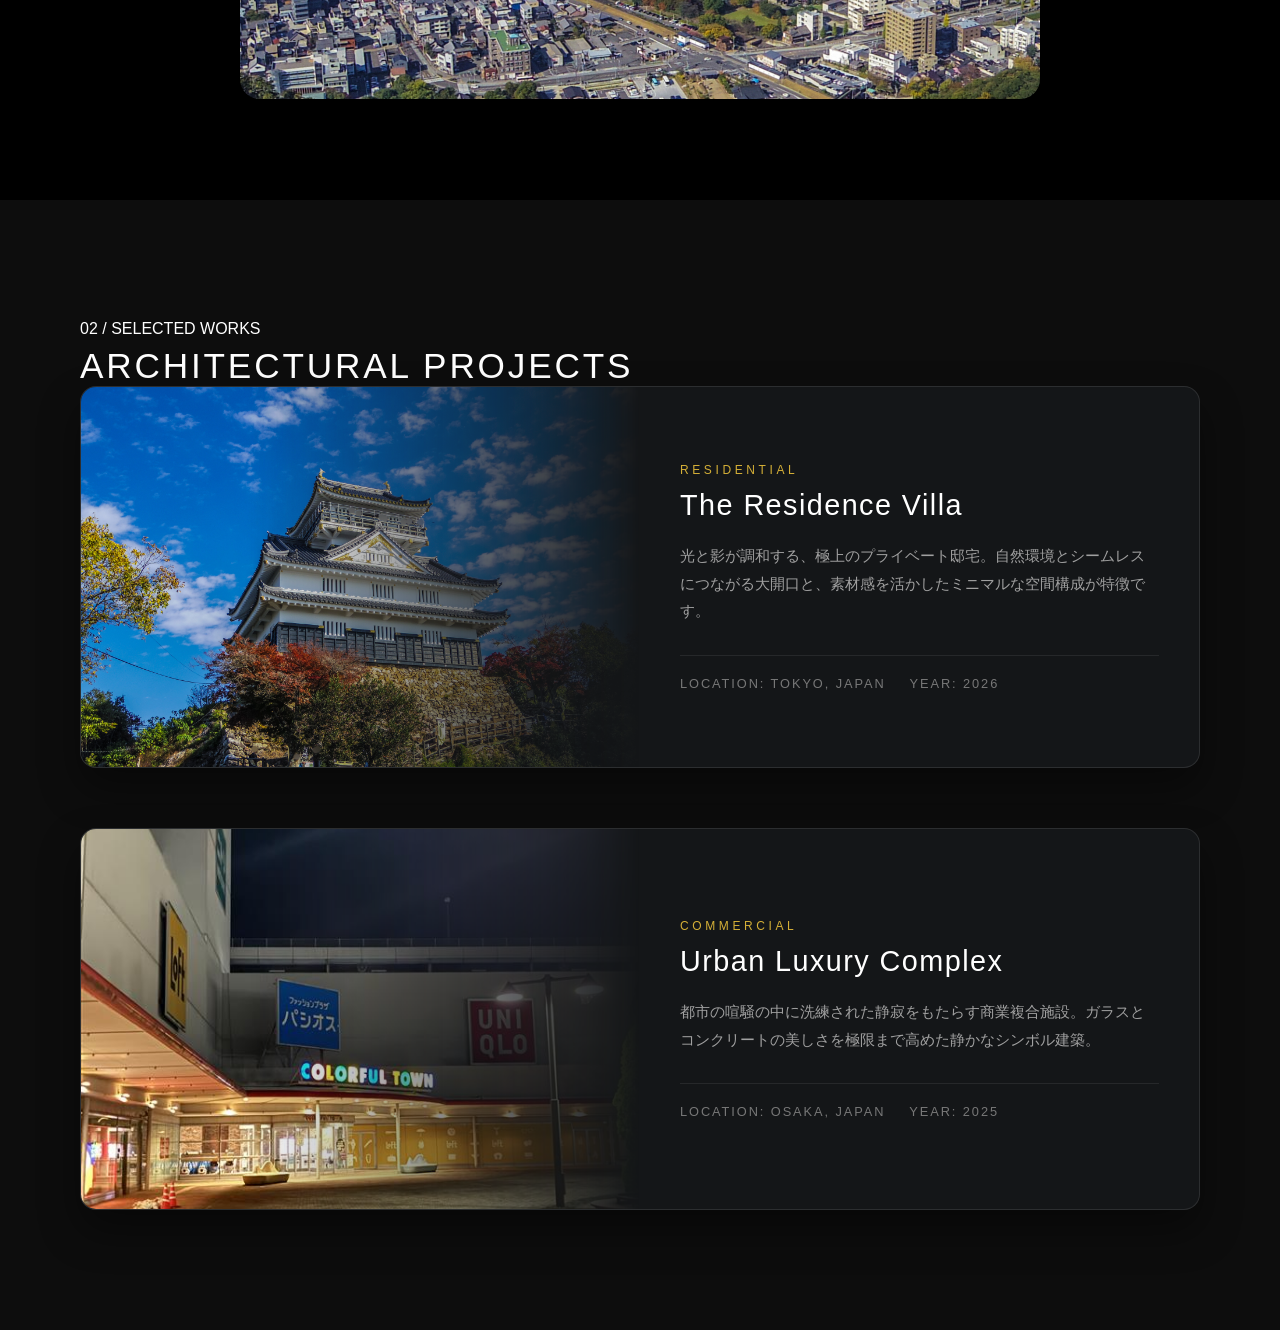
==== commit 2f8ee3c0: "cssとjavascriptの共通部分を作成" ====
--- a/index.html
+++ b/index.html
@@ -1,162 +1,164 @@
 <!DOCTYPE html>
 <html lang="ja">
 <head>
-  <meta charset="UTF-8">
-  <meta name="viewport" content="width=device-width, initial-scale=1.0">
-  <title>Gifuのおすすめ</title>
-  <!-- 共通CSS -->
-  <link rel="stylesheet" href="css/style.css">
-  <link rel="stylesheet" href="css/home.css">
+    <meta charset="UTF-8">
+    <meta name="viewport" content="width=device-width, initial-scale=1.0">
+    <title>Gifuのおすすめ</title>
+    <!-- 共通CSS -->
+    <link rel="stylesheet" href="css/style.css">
+    <link rel="stylesheet" href="css/home.css">
 </head>
 <body>
 
-  <!-- ヒーロー＆カルーセル -->
-  <section class="one" id="one">
-    <div class="carousel-container" id="carousel">
-      <!-- カルーセル画像がJavaScriptから自動挿入されます -->
-    </div>
-    
-    <!-- 背景オーバーレイ -->
-    <div class="hero-overlay"></div>
+    <!-- セクション１ -->
+    <section class="section-1" id="one">
+      <div class="carousel-container" id="carousel">
+      </div>
+      
+      <!-- 背景オーバーレイ -->
+      <div class="hero-overlay"></div>
 
-    <!-- 画面固定UI: ハンバーガーボタン -->
-    <button class="menu-open-btn" id="menuOpenBtn" aria-label="Open Menu">
-      <span>MENU</span>
-      <div class="hamburger-icon">
-        <span></span>
-        <span></span>
-        <span></span>
+      <!-- 画面固定UI: ハンバーガーボタン -->
+      <button class="menu-open-btn" id="menuOpenBtn" aria-label="Open Menu">
+        <span>MENU</span>
+        <div class="hamburger-icon">
+          <span></span>
+          <span></span>
+          <span></span>
+        </div>
+      </button>
+
+      <!-- カルーセル矢印ボタン -->
+      <button class="carousel-arrow left" id="prevBtn" aria-label="Previous Slide">&lt;</button>
+      <button class="carousel-arrow right" id="nextBtn" aria-label="Next Slide">&gt;</button>
+
+      <!-- ヒーローコンテンツ -->
+      <div class="hero-content">
+        <p class="hero-subtext">自然豊かな町の</p>
+        <h1 class="hero-title">岐阜のおすすめ</h1>
+        <p class="hero-description">おすすめポイントをご紹介</p>
+        <a href="#gallery" class="hero-btn">詳しく見る</a>
       </div>
-    </button>
 
-    <!-- カルーセル矢印ボタン -->
-    <button class="carousel-arrow left" id="prevBtn" aria-label="Previous Slide">&lt;</button>
-    <button class="carousel-arrow right" id="nextBtn" aria-label="Next Slide">&gt;</button>
+      <!-- カルーセルドットインジケーター -->
+      <div class="carousel-dots" id="dotsContainer"></div>
+    </section>
 
-    <!-- ヒーローコンテンツ -->
-    <div class="hero-content">
-      <p class="hero-subtext">自然豊かな町の</p>
-      <h1 class="hero-title">岐阜のおすすめ</h1>
-      <p class="hero-description">おすすめポイントをご紹介</p>
-      <a href="#gallery" class="hero-btn">詳しく見る</a>
+    <!-- ドロワーメニュー -->
+    <div class="drawer-overlay" id="drawer">
+        <!-- 閉じる（✕）ボタン -->
+        <button class="menu-close-btn" id="menuCloseBtn" aria-label="Close Menu">✕</button>
+
+        <!-- 左側：3割の灰色コンテンツエリア -->
+        <div class="drawer-left">
+            <nav class="drawer-nav">
+            <!-- サイト内移動グループ -->
+            <div class="nav-group">
+                <h3 class="nav-category-title">サイト内移動</h3>
+                <ul>
+                    <li><a href="#one" class="scroll-link">TOP</a></li>
+                    <li><a href="#two" class="scroll-link">CONCEPT</a></li>
+                    <li><a href="#three" class="scroll-link">WORKS</a></li>
+                </ul>
+            </div>
+
+        <!-- サイト移動（別ページ遷移）グループ -->
+        <div class="nav-group">
+            <h3 class="nav-category-title">サイト移動</h3>
+            <ul>
+              <li><a href="index.html">HOME</a></li>
+              <li><a href="spot-a.html">岐阜城 1</a></li>
+              <li><a href="spot-b.html">ページ名 2</a></li>
+            </ul>
+        </div>
+        </nav>
+
+      <!-- ドロワー下部フッター -->
+      <div class="drawer-footer">
+        <p>© 2026 Group work. All Rights Reserved.</p>
+      </div>
     </div>
 
-    <!-- カルーセルドットインジケーター -->
-    <div class="carousel-dots" id="dotsContainer"></div>
-  </section>
-
-  <!-- ドロワーメニュー -->
-<div class="drawer-overlay" id="drawer">
-  <!-- 閉じる（✕）ボタン -->
-  <button class="menu-close-btn" id="menuCloseBtn" aria-label="Close Menu">✕</button>
-
-  <!-- 左側：3割の灰色コンテンツエリア -->
-  <div class="drawer-left">
-    <nav class="drawer-nav">
-      <!-- サイト内移動グループ -->
-      <div class="nav-group">
-        <h3 class="nav-category-title">サイト内移動</h3>
-        <ul>
-          <li><a href="#one" class="scroll-link">TOP</a></li>
-          <li><a href="#two" class="scroll-link">CONCEPT</a></li>
-          <li><a href="#three" class="scroll-link">WORKS</a></li>
-        </ul>
-      </div>
-
-      <!-- サイト移動（別ページ遷移）グループ -->
-      <div class="nav-group">
-        <h3 class="nav-category-title">サイト移動</h3>
-        <ul>
-          <li><a href="spot-a.html">ページ名 1</a></li>
-          <li><a href="spot-b.html">ページ名 2</a></li>
-        </ul>
-      </div>
-    </nav>
-
-    <!-- ドロワー下部フッター -->
-    <div class="drawer-footer">
-      <p>© 2026 Group work. All Rights Reserved.</p>
+    <!-- 右側：7割の黒透明エリア（背景画像が透ける） -->
+    <div class="drawer-right" id="drawerBackdrop"></div>
     </div>
-  </div>
-
-  <!-- 右側：7割の黒透明エリア（背景画像が透ける） -->
-  <div class="drawer-right" id="drawerBackdrop"></div>
-  </div>
 
     <!-- 3割の黒透明エリア（背景画像が透ける） -->
     <div class="drawer-backdrop" id="drawerBackdrop"></div>
     </div>
-
-  <section id="two" class="section-concept">
-    <div class="concept-card">
-
-        <div class="concept-text-container">
-            <span class="section-tag">01 / CONCEPT</span>
-            <h2 class="concept-heading">岐阜県の概要</h2>
-            <p>岐阜県は、土地が広く自然豊かであり、歴史の産物がたくさんあります。</p>
-            <p>また、アミューズメント施設などが各地にあります。</p>
-            <p>今回は、そのほんの一部をご紹介します。</p>
+  
+    <!-- セクション２ -->
+    <section id="two" class="section-2">
+        <div class="concept-card">
+            <div class="concept-text-container">
+                <span class="section-tag">CONCEPT</span>
+                <h2 class="concept-heading">岐阜県の概要</h2>
+                <p>岐阜県は、土地が広く自然豊かであり、歴史の産物がたくさんあります。</p>
+                <p>また、アミューズメント施設などが各地にあります。</p>
+                <p>今回は、そのほんの一部をご紹介します。</p>
+            </div>
         </div>
 
         <!-- 写真 -->
         <div class="concept-image-container">
             <img src="images/Townscape.jpg" alt="展望景色">
         </div>
-    </div>
-  </section>
+    </section>
 
-  <!-- SECTION 3: SELECTED WORKS -->
-  <section class="section-works" id="three">
-    <div class="works-header">
-      <span class="section-tag">02 / SELECTED WORKS</span>
-      <h2 class="works-title">ARCHITECTURAL PROJECTS</h2>
-    </div>
+    <!-- SECTION 3: SELECTED WORKS -->
+    <section class="section-3" id="three">
+        
+            <span class="section-tag">02 / SELECTED WORKS</span>
+            <h2 class="works-title">ARCHITECTURAL PROJECTS</h2>
+        
 
-    <div class="works-grid">
-      <!-- 作品カード 1 -->
-      <div class="work-card">
-        <!-- 左側：グラデーションフェード付き画像 -->
-        <div class="work-image-wrapper">
-          <img src="images/">
+        <div class="works-grid">
+        <!-- 作品カード 1 -->
+        <div class="work-card">
+            <!-- 左側：グラデーションフェード付き画像 -->
+            <div class="work-image-wrapper">
+                <a href="spot-a.html"><img src="images/gifuCastle.jpg"></a>
+            </div>
+            <!-- 右側：説明文 -->
+            <div class="work-info">
+                <span class="work-category">RESIDENTIAL</span>
+                <h3 class="work-item-title">The Residence Villa</h3>
+                <p class="work-description">
+                光と影が調和する、極上のプライベート邸宅。自然環境とシームレスにつながる大開口と、素材感を活かしたミニマルな空間構成が特徴です。
+                </p>
+
+                <div class="work-meta">
+                    <span>LOCATION: TOKYO, JAPAN</span>
+                    <span>YEAR: 2026</span>
+                </div>
+            </div>
         </div>
-        <!-- 右側：説明文 -->
-        <div class="work-info">
-          <span class="work-category">RESIDENTIAL</span>
-          <h3 class="work-item-title">The Residence Villa</h3>
-          <p class="work-description">
-            光と影が調和する、極上のプライベート邸宅。自然環境とシームレスにつながる大開口と、素材感を活かしたミニマルな空間構成が特徴です。
-          </p>
-          <div class="work-meta">
-            <span>LOCATION: TOKYO, JAPAN</span>
-            <span>YEAR: 2026</span>
-          </div>
+
+        <!-- 作品カード 2 -->
+        <div class="work-card">
+            <!-- 左側：グラデーションフェード付き画像 -->
+            <div class="work-image-wrapper">
+                <a href="spot-b.html"><img src="images/Colorful.jpg" alt="カラフルタウン"></a>
+            </div>
+            <!-- 右側：説明文 -->
+            <div class="work-info">
+                <span class="work-category">COMMERCIAL</span>
+                <h3 class="work-item-title">Urban Luxury Complex</h3>
+                <p class="work-description">
+                    都市の喧騒の中に洗練された静寂をもたらす商業複合施設。ガラスとコンクリートの美しさを極限まで高めた静かなシンボル建築。
+                </p>
+                <div class="work-meta">
+                    <span>LOCATION: OSAKA, JAPAN</span>
+                    <span>YEAR: 2025</span>
+                </div>
+            </div>
         </div>
-      </div>
+        </div>
+    </section>
 
-      <!-- 作品カード 2 -->
-      <div class="work-card">
-        <!-- 左側：グラデーションフェード付き画像 -->
-        <div class="work-image-wrapper">
-          <img src="images/Colorful.jpg" alt="カラフルタウン">
-        </div>
-        <!-- 右側：説明文 -->
-        <div class="work-info">
-          <span class="work-category">COMMERCIAL</span>
-          <h3 class="work-item-title">Urban Luxury Complex</h3>
-          <p class="work-description">
-            都市の喧騒の中に洗練された静寂をもたらす商業複合施設。ガラスとコンクリートの美しさを極限まで高めた静かなシンボル建築。
-          </p>
-          <div class="work-meta">
-            <span>LOCATION: OSAKA, JAPAN</span>
-            <span>YEAR: 2025</span>
-          </div>
-        </div>
-      </div>
-    </div>
-  </section>
-   
-  
-
-  <script src="js/script.js"></script>
+    <!-- 共通script -->
+    <script src="js/script.js"></script>
+    <!-- Home専用 -->
+    <script src="js/script-home.js"></script>
 </body>
 </html>
--- a/css/home.css
+++ b/css/home.css
@@ -1,5 +1,7 @@
-/* ヒーローセクション */
-.one {
+/* ==========================================================================
+セクション１:
+   ========================================================================== */
+.section-1 {
   position: relative;
   width: 100vw;
   height: 100vh;
@@ -167,9 +169,71 @@
   transform: scale(1.2);
 }
 /* ==========================================================================
-   SECTION 3: SELECTED WORKS (LEFT: FADED IMAGE / RIGHT: TEXT)
+セクション２:
    ========================================================================== */
-.section-works {
+/* セクション２全体設定 */
+#two{
+    width: 100%;
+    min-height: 100vh;
+    padding-top: 60px 20px;
+    box-sizing: border-box;
+    background-color: #000000;
+    display: flex;
+    justify-content: center;
+    overflow: hidden;
+    
+}
+
+.section-2{
+    width: 100%;
+    max-width: 800px;
+    margin: 0 auto;
+    display: flex;
+    flex-direction: column;
+    align-items: center;
+    gap: 30px;
+}
+
+/* 説明エリアの設定 */
+.concept-card {
+    width: 100%;
+    max-width: 700px;
+    padding: 30px 40px;
+    background-color: #f0f0f0;
+    color: #000000;
+    border-radius: 20px;
+    text-align: center;
+    line-height: 1.8;
+    box-sizing: border-box;
+}
+
+/* 画像エリア */
+.concept-image-container {
+    width: 100%;
+    max-width: 1500px;
+    max-height: 50vh;
+    height: 0 auto;
+    margin: 0 auto;
+    display: flex;
+    justify-content: center;
+    align-items: center;
+    border-radius: 20px; 
+    overflow: hidden; 
+    background-color: #000000;
+}
+
+.concept-text-container img {
+    width: 100%;
+    height: auto;
+    max-height: 50vh;
+    object-fit: contain;
+    display: block;
+    border-radius: 20px;
+}
+/* ==========================================================================
+セクション３:
+   ========================================================================== */
+.section-3 {
   padding: 120px 80px;
   background-color: #0d0d0d;
 }
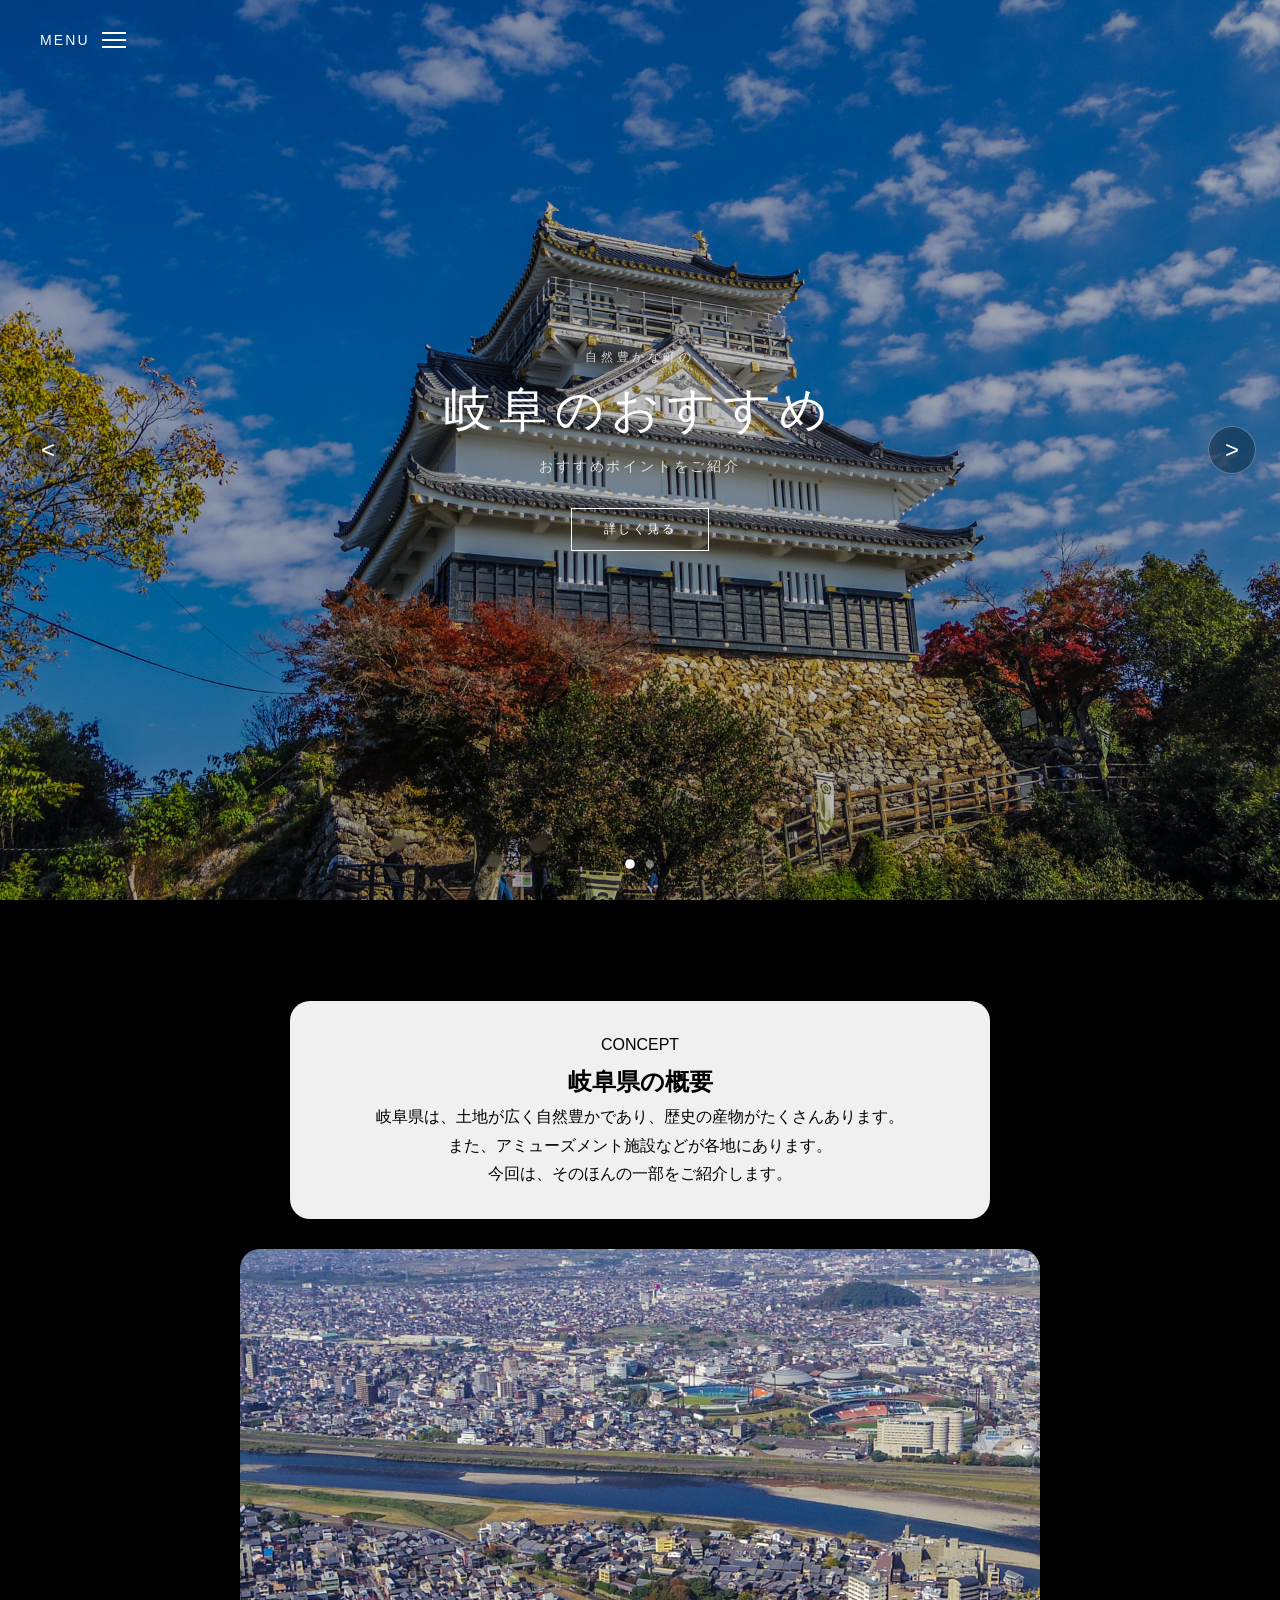
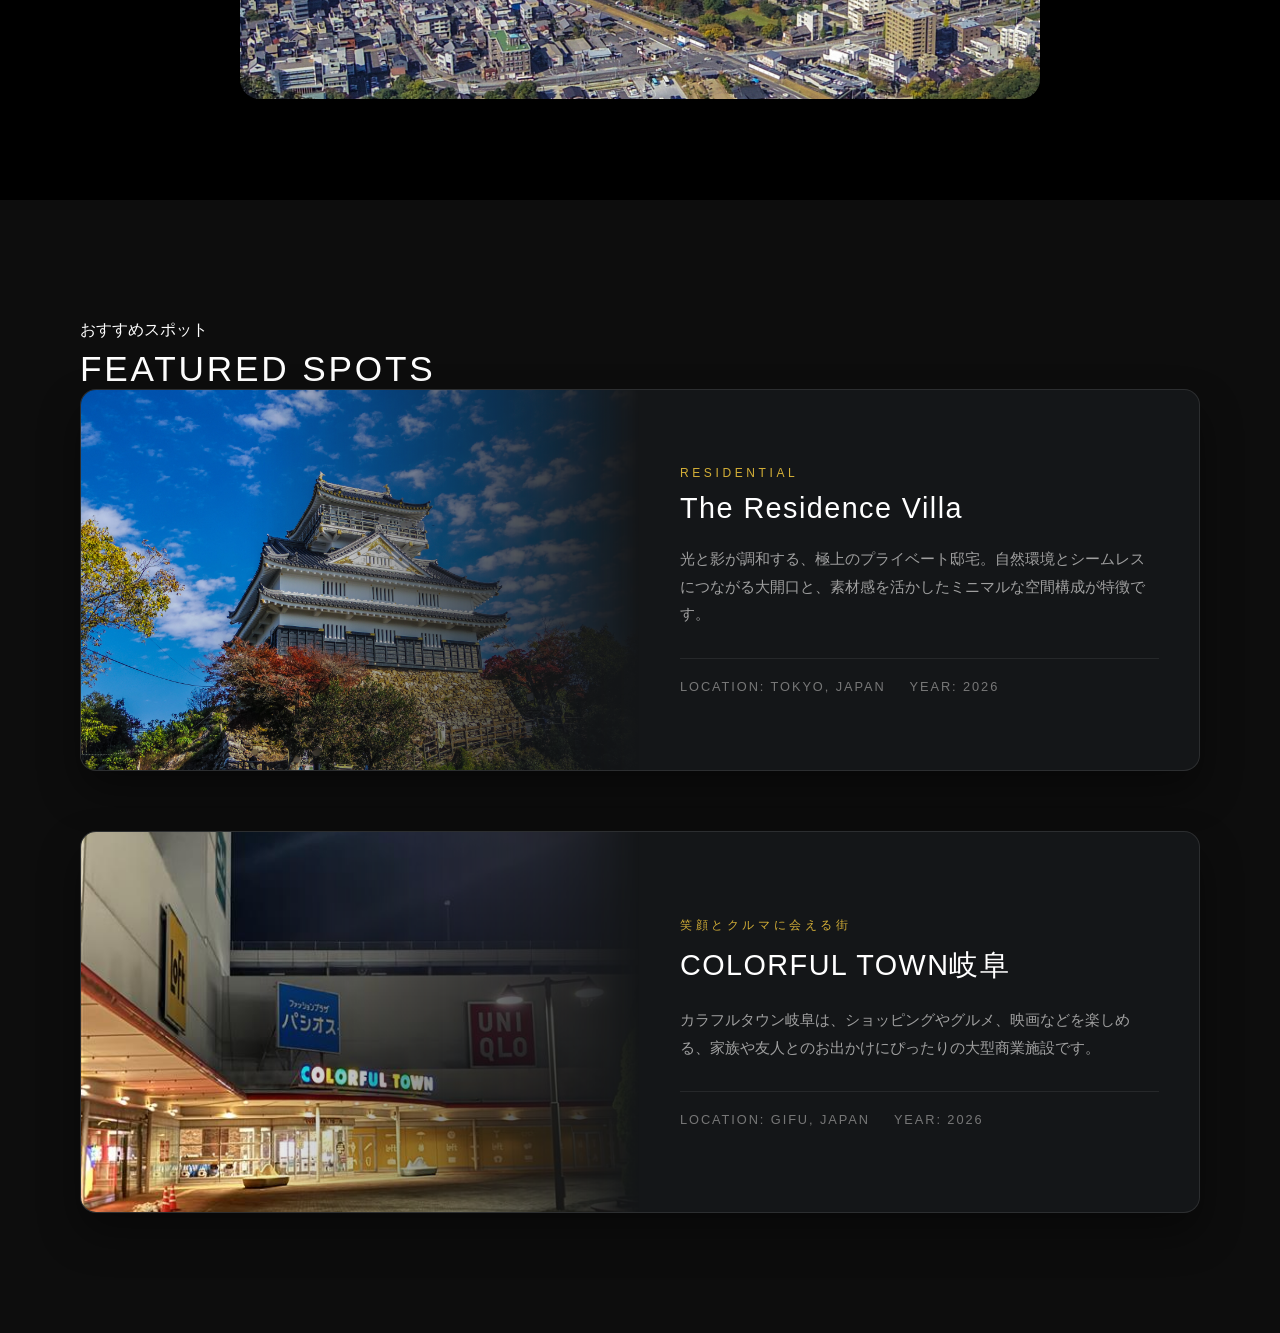
==== commit 377f8470: "spot-b 編集" ====
--- a/index.html
+++ b/index.html
@@ -37,7 +37,7 @@
         <p class="hero-subtext">自然豊かな町の</p>
         <h1 class="hero-title">岐阜のおすすめ</h1>
         <p class="hero-description">おすすめポイントをご紹介</p>
-        <a href="#gallery" class="hero-btn">詳しく見る</a>
+        <a href="#two" class="hero-btn">詳しく見る</a>
       </div>
 
       <!-- カルーセルドットインジケーター -->
@@ -108,8 +108,8 @@
     <!-- SECTION 3: SELECTED WORKS -->
     <section class="section-3" id="three">
         
-            <span class="section-tag">02 / SELECTED WORKS</span>
-            <h2 class="works-title">ARCHITECTURAL PROJECTS</h2>
+            <span class="section-tag">おすすめスポット</span>
+            <h2 class="works-title">FEATURED SPOTS</h2>
         
 
         <div class="works-grid">
@@ -142,14 +142,14 @@
             </div>
             <!-- 右側：説明文 -->
             <div class="work-info">
-                <span class="work-category">COMMERCIAL</span>
-                <h3 class="work-item-title">Urban Luxury Complex</h3>
+                <span class="work-category">笑顔とクルマに会える街</span>
+                <h3 class="work-item-title">COLORFUL TOWN岐阜</h3>
                 <p class="work-description">
-                    都市の喧騒の中に洗練された静寂をもたらす商業複合施設。ガラスとコンクリートの美しさを極限まで高めた静かなシンボル建築。
+                    カラフルタウン岐阜は、ショッピングやグルメ、映画などを楽しめる、家族や友人とのお出かけにぴったりの大型商業施設です。
                 </p>
                 <div class="work-meta">
-                    <span>LOCATION: OSAKA, JAPAN</span>
-                    <span>YEAR: 2025</span>
+                    <span>LOCATION: GIFU, JAPAN</span>
+                    <span>YEAR: 2026</span>
                 </div>
             </div>
         </div>
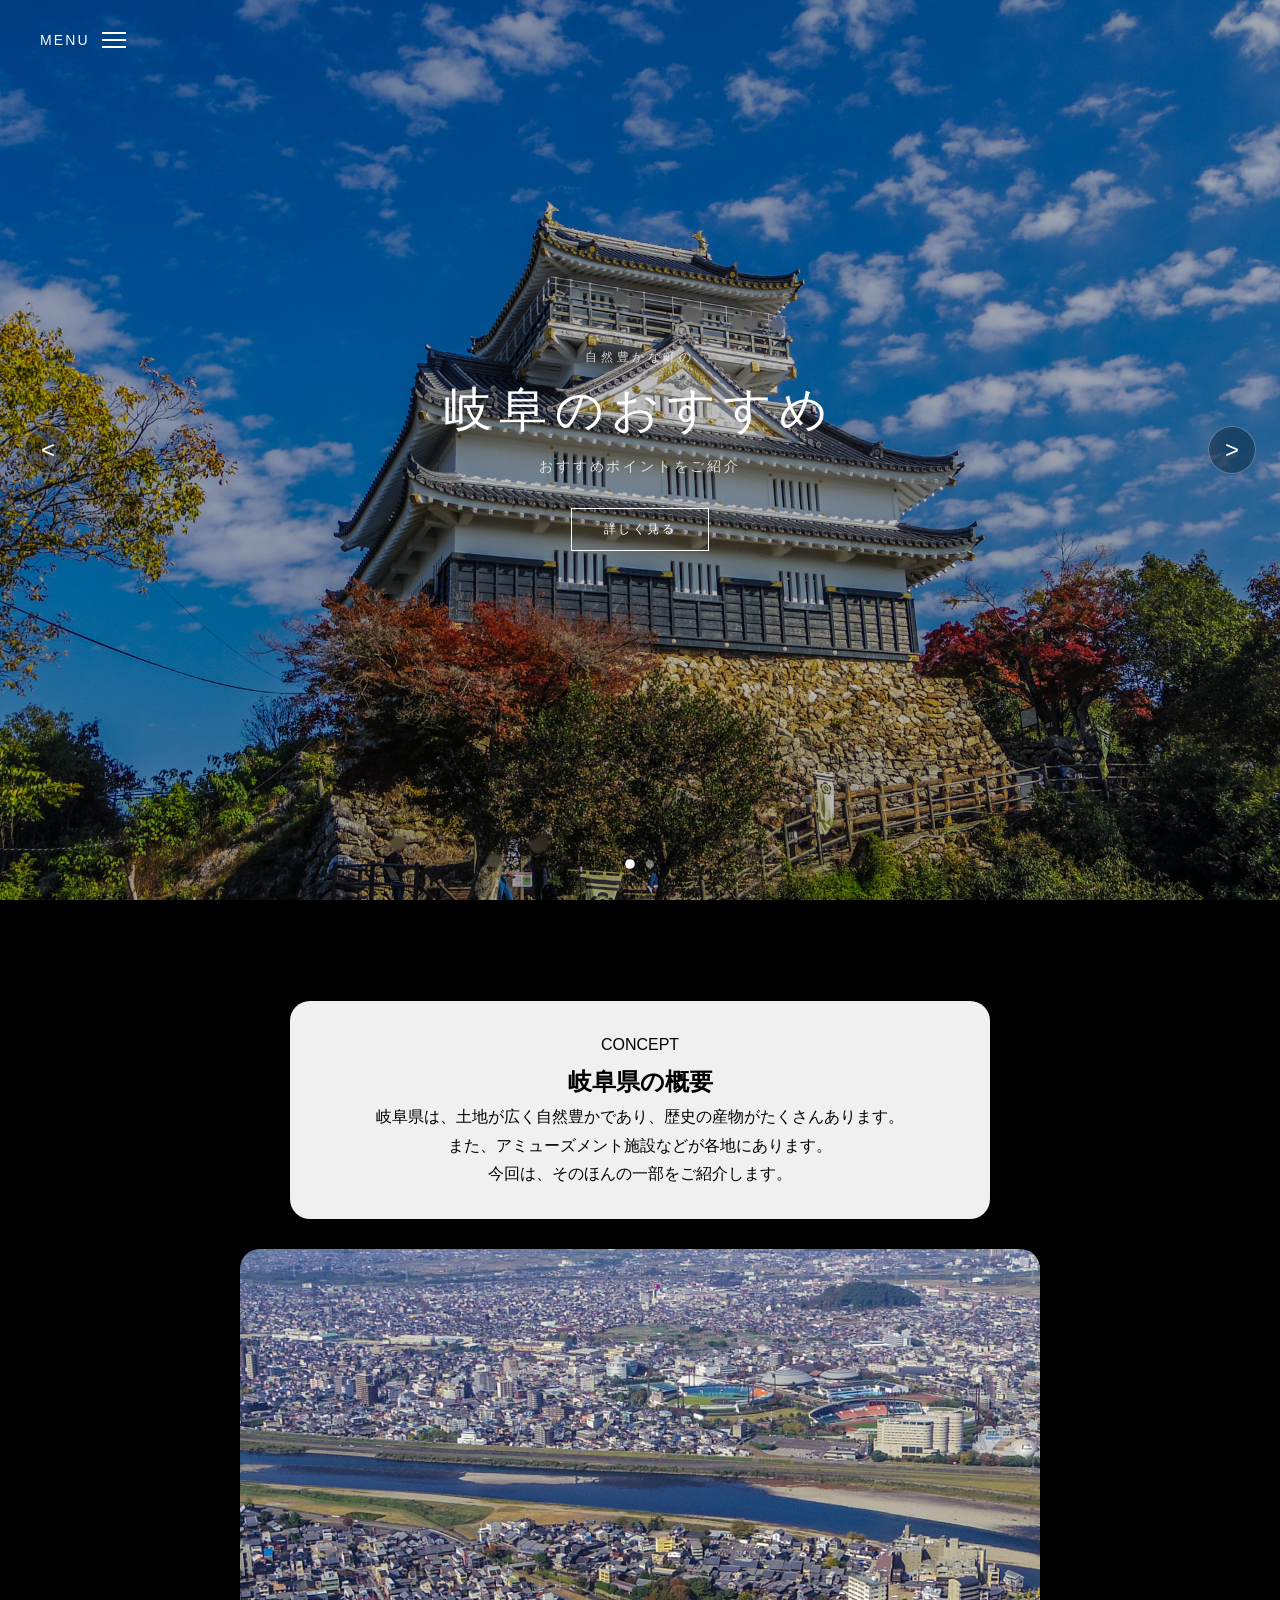
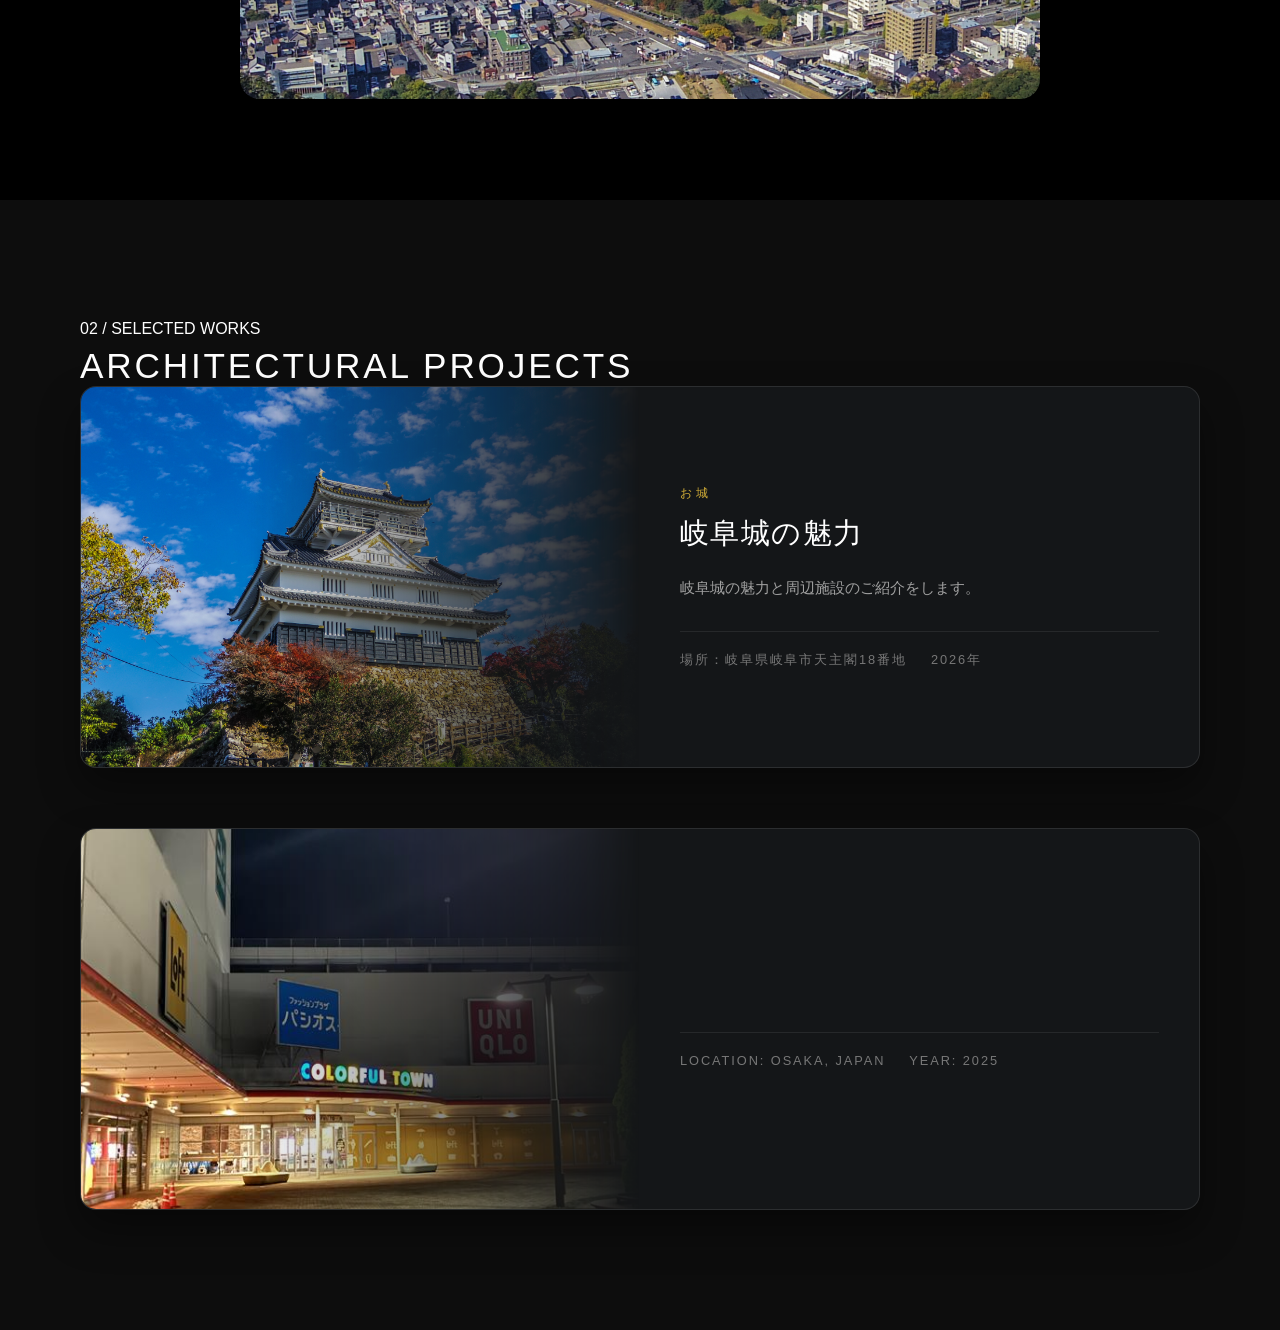
==== commit 903e24c4: "サイトの間隔を開けました" ====
--- a/index.html
+++ b/index.html
@@ -66,7 +66,6 @@
         <div class="nav-group">
             <h3 class="nav-category-title">サイト移動</h3>
             <ul>
-              <li><a href="index.html">HOME</a></li>
               <li><a href="spot-a.html">岐阜城 1</a></li>
               <li><a href="spot-b.html">ページ名 2</a></li>
             </ul>
@@ -108,8 +107,8 @@
     <!-- SECTION 3: SELECTED WORKS -->
     <section class="section-3" id="three">
         
-            <span class="section-tag">おすすめスポット</span>
-            <h2 class="works-title">FEATURED SPOTS</h2>
+            <span class="section-tag">02 / SELECTED WORKS</span>
+            <h2 class="works-title">ARCHITECTURAL PROJECTS</h2>
         
 
         <div class="works-grid">
@@ -121,15 +120,15 @@
             </div>
             <!-- 右側：説明文 -->
             <div class="work-info">
-                <span class="work-category">RESIDENTIAL</span>
-                <h3 class="work-item-title">The Residence Villa</h3>
+                <span class="work-category">お城</span>
+                <h3 class="work-item-title">岐阜城の魅力</h3>
                 <p class="work-description">
-                光と影が調和する、極上のプライベート邸宅。自然環境とシームレスにつながる大開口と、素材感を活かしたミニマルな空間構成が特徴です。
+                    岐阜城の魅力と周辺施設のご紹介をします。
                 </p>
 
                 <div class="work-meta">
-                    <span>LOCATION: TOKYO, JAPAN</span>
-                    <span>YEAR: 2026</span>
+                    <span>場所：岐阜県岐阜市天主閣18番地</span>
+                    <span>2026年</span>
                 </div>
             </div>
         </div>
@@ -142,14 +141,14 @@
             </div>
             <!-- 右側：説明文 -->
             <div class="work-info">
-                <span class="work-category">笑顔とクルマに会える街</span>
-                <h3 class="work-item-title">COLORFUL TOWN岐阜</h3>
+                <span class="work-category"></span>
+                <h3 class="work-item-title"></h3>
                 <p class="work-description">
-                    カラフルタウン岐阜は、ショッピングやグルメ、映画などを楽しめる、家族や友人とのお出かけにぴったりの大型商業施設です。
+                    
                 </p>
                 <div class="work-meta">
-                    <span>LOCATION: GIFU, JAPAN</span>
-                    <span>YEAR: 2026</span>
+                    <span>LOCATION: OSAKA, JAPAN</span>
+                    <span>YEAR: 2025</span>
                 </div>
             </div>
         </div>
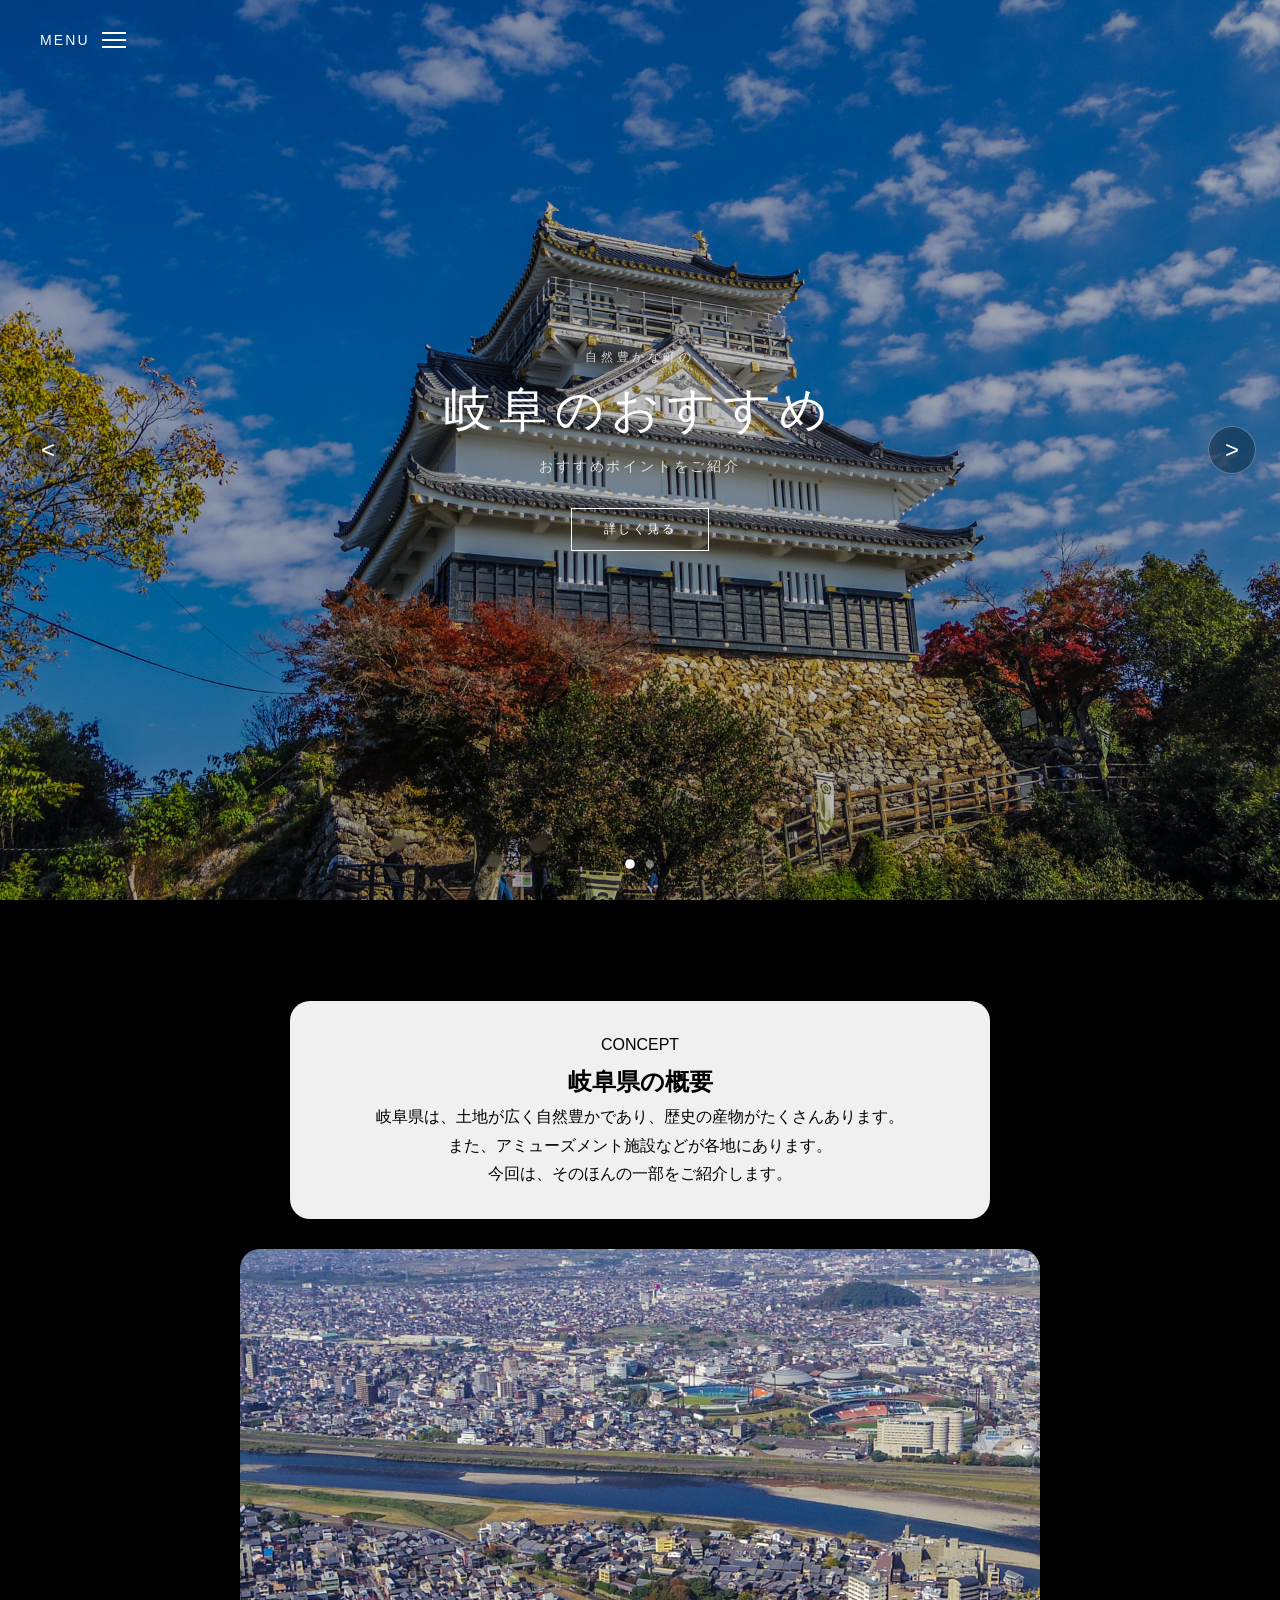
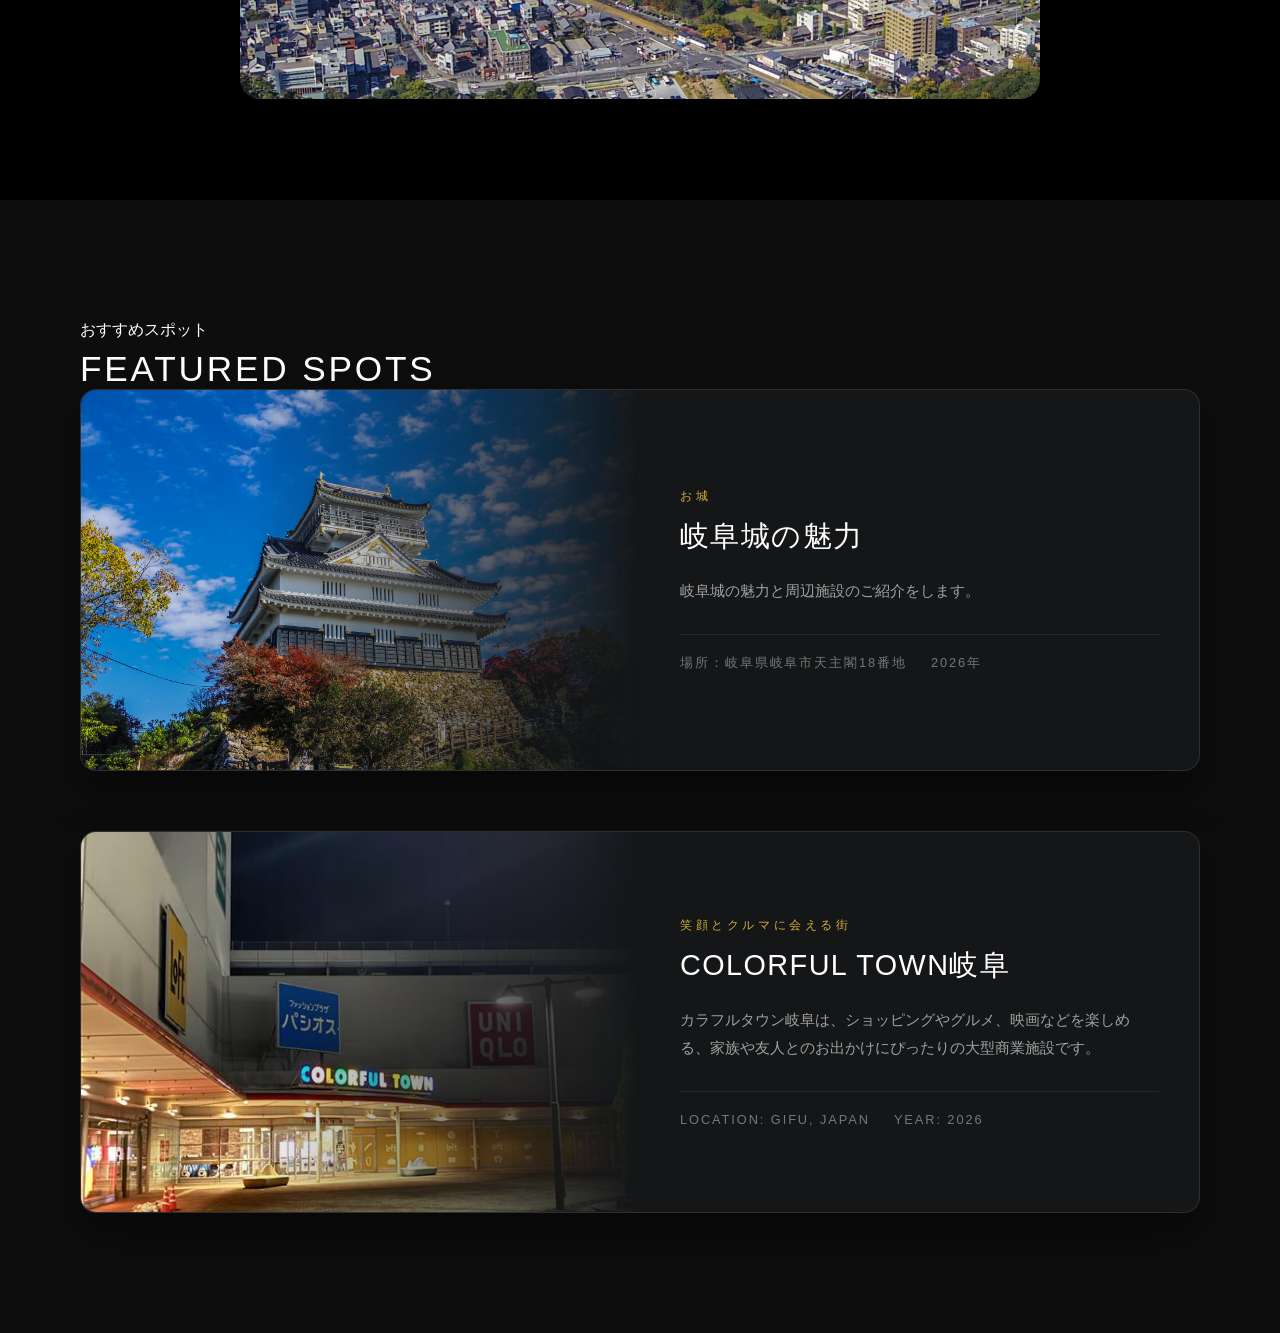
==== commit b99f1957: "Merge branch 'main' into feature/carousel-menu" ====
--- a/index.html
+++ b/index.html
@@ -107,8 +107,8 @@
     <!-- SECTION 3: SELECTED WORKS -->
     <section class="section-3" id="three">
         
-            <span class="section-tag">02 / SELECTED WORKS</span>
-            <h2 class="works-title">ARCHITECTURAL PROJECTS</h2>
+            <span class="section-tag">おすすめスポット</span>
+            <h2 class="works-title">FEATURED SPOTS</h2>
         
 
         <div class="works-grid">
@@ -141,14 +141,14 @@
             </div>
             <!-- 右側：説明文 -->
             <div class="work-info">
-                <span class="work-category"></span>
-                <h3 class="work-item-title"></h3>
+                <span class="work-category">笑顔とクルマに会える街</span>
+                <h3 class="work-item-title">COLORFUL TOWN岐阜</h3>
                 <p class="work-description">
-                    
+                    カラフルタウン岐阜は、ショッピングやグルメ、映画などを楽しめる、家族や友人とのお出かけにぴったりの大型商業施設です。
                 </p>
                 <div class="work-meta">
-                    <span>LOCATION: OSAKA, JAPAN</span>
-                    <span>YEAR: 2025</span>
+                    <span>LOCATION: GIFU, JAPAN</span>
+                    <span>YEAR: 2026</span>
                 </div>
             </div>
         </div>
